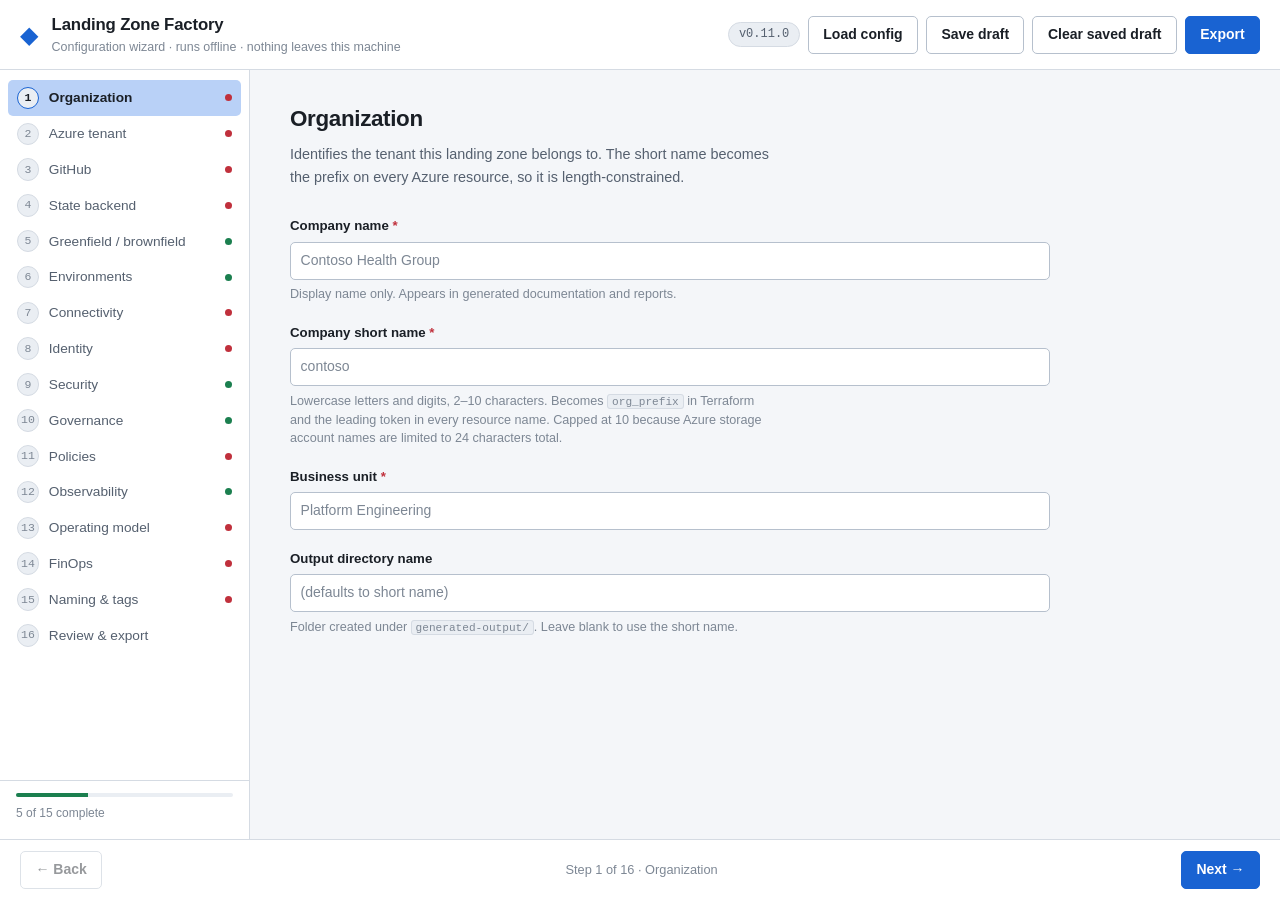
==== site/index.html @ 063c4bc7 "feat(ci): every answer must reach something, or say that it does not Four defects of the same shape " ====
<!DOCTYPE html>
<!--
  Azure Landing Zone Factory — Configuration Wizard
  ================================================
  Runs entirely from the local filesystem. Open this file directly (file:///...).

  PRIVACY CONTRACT: this page makes zero network requests. There is no fetch, no
  XMLHttpRequest, no WebSocket, no form action, no external stylesheet, font, image,
  or script. The Content-Security-Policy below enforces that at the browser level —
  if any code ever tries to reach the network, the browser blocks it and logs a CSP
  violation. A factory CI check greps this directory for network APIs and fails the
  build if one appears (release gate: siteMakesZeroNetworkRequests).

  Configuration data DOES persist locally: the wizard autosaves a draft into this
  browser's localStorage, where it remains until the "Clear saved draft" button
  removes it. It never leaves the machine.

  OUTPUT: generated-output/<company>/lz-config.json, validated against
  factory/schema/lz-config.schema.json, plus the artifacts derivable directly from it.
-->
<html lang="en">
<head>
<meta charset="utf-8">
<meta name="viewport" content="width=device-width, initial-scale=1">
<meta http-equiv="Content-Security-Policy"
      content="default-src 'none'; script-src 'self'; style-src 'self'; img-src 'self' data:; connect-src 'none'; form-action 'none'; base-uri 'none'; frame-ancestors 'none'">
<title>Azure Landing Zone Factory — Configuration</title>
<link rel="stylesheet" href="styles.css">
</head>
<body>

<a class="skip-link" href="#stepPanel">Skip to form</a>

<header class="topbar">
  <div class="topbar-brand">
    <span class="brand-mark" aria-hidden="true">◆</span>
    <div>
      <h1>Landing Zone Factory</h1>
      <p class="brand-sub">Configuration wizard &middot; runs offline &middot; nothing leaves this machine</p>
    </div>
  </div>
  <div class="topbar-actions">
    <span id="factoryVersionBadge" class="badge" title="Read from factory-version.json at export time">v—</span>
    <button type="button" id="btnLoad" class="btn btn-ghost">Load config</button>
    <input type="file" id="fileLoad" accept="application/json,.json" hidden>
    <button type="button" id="btnSave" class="btn btn-ghost">Save draft</button>
    <button type="button" id="btnClearDraft" class="btn btn-ghost">Clear saved draft</button>
    <button type="button" id="btnExport" class="btn btn-primary">Export</button>
  </div>
</header>

<div class="layout">

  <!-- ── Step navigation ─────────────────────────────────────────────── -->
  <nav class="stepnav" aria-label="Configuration steps">
    <ol id="stepList"></ol>
    <div class="progress-wrap">
      <div class="progress"><div id="progressBar" class="progress-bar" role="progressbar" aria-label="Configuration progress" aria-valuemin="0" aria-valuemax="100" aria-valuenow="0"></div></div>
      <p id="progressText" class="progress-text">0 of 15 complete</p>
    </div>
  </nav>

  <!-- ── Step panel ──────────────────────────────────────────────────── -->
  <main id="stepPanel" class="panel" tabindex="-1">

    <!-- 1. ORGANIZATION -->
    <section class="step" data-step="organization" data-title="Organization">
      <header class="step-head">
        <h2>Organization</h2>
        <p>Identifies the tenant this landing zone belongs to. The short name becomes the prefix on every Azure resource, so it is length-constrained.</p>
      </header>

      <div class="field">
        <label for="org_companyName">Company name <span class="req">*</span></label>
        <input id="org_companyName" data-path="organization.companyName" type="text" maxlength="100" placeholder="Contoso Health Group">
        <p class="hint">Display name only. Appears in generated documentation and reports.</p>
      </div>

      <div class="field">
        <label for="org_companyShortName">Company short name <span class="req">*</span></label>
        <input id="org_companyShortName" data-path="organization.companyShortName" type="text" maxlength="10" placeholder="contoso" spellcheck="false">
        <p class="hint">Lowercase letters and digits, 2&ndash;10 characters. Becomes <code>org_prefix</code> in Terraform and the leading token in every resource name. Capped at 10 because Azure storage account names are limited to 24 characters total.</p>
      </div>

      <div class="field">
        <label for="org_businessUnit">Business unit <span class="req">*</span></label>
        <input id="org_businessUnit" data-path="organization.businessUnit" type="text" placeholder="Platform Engineering">
      </div>

      <div class="field">
        <label for="org_outputDirectoryName">Output directory name</label>
        <input id="org_outputDirectoryName" data-path="organization.outputDirectoryName" type="text" placeholder="(defaults to short name)" spellcheck="false">
        <p class="hint">Folder created under <code>generated-output/</code>. Leave blank to use the short name.</p>
      </div>
    </section>

    <!-- 2. AZURE -->
    <section class="step" data-step="azure" data-title="Azure tenant">
      <header class="step-head">
        <h2>Azure tenant &amp; regions</h2>
        <p>Where the landing zone is built. The regions chosen here are enforced by the allowed-locations policy, so adding a region later requires a policy change.</p>
      </header>

      <div class="field">
        <label for="az_tenantId">Tenant ID <span class="req">*</span></label>
        <input id="az_tenantId" data-path="azure.tenantId" type="text" spellcheck="false" placeholder="00000000-0000-0000-0000-000000000000">
        <p class="hint">Run <code>az account show --query tenantId -o tsv</code>.</p>
      </div>

      <div class="grid-2">
        <div class="field">
          <label for="az_primaryRegion">Primary region <span class="req">*</span></label>
          <input id="az_primaryRegion" data-path="azure.primaryRegion" type="text" list="regionList" spellcheck="false" placeholder="southcentralus">
        </div>
        <div class="field">
          <label for="az_primaryRegionCode">Primary region code <span class="req">*</span></label>
          <input id="az_primaryRegionCode" data-path="azure.primaryRegionCode" type="text" maxlength="5" spellcheck="false" placeholder="scus">
          <p class="hint">Auto-filled from the region where known.</p>
        </div>
      </div>

      <div class="grid-2">
        <div class="field">
          <label for="az_drRegion">DR region</label>
          <input id="az_drRegion" data-path="azure.drRegion" type="text" list="regionList" spellcheck="false" placeholder="northcentralus">
          <p class="hint">Leave blank for single-region. Paired regions are strongly preferred.</p>
        </div>
        <div class="field">
          <label for="az_drRegionCode">DR region code</label>
          <input id="az_drRegionCode" data-path="azure.drRegionCode" type="text" maxlength="5" spellcheck="false" placeholder="ncus">
        </div>
      </div>

      <datalist id="regionList"></datalist>

      <div class="field">
        <label for="az_allowedLocations">Allowed locations <span class="req">*</span></label>
        <input id="az_allowedLocations" data-path="azure.allowedLocations" data-type="csv" type="text" spellcheck="false" placeholder="southcentralus, northcentralus">
        <p class="hint">Comma-separated. Must include the primary and DR regions &mdash; the wizard adds them for you if missing, because a landing zone whose own policy denies its own regions cannot apply.</p>
      </div>

      <h3 class="sub">Subscriptions</h3>

      <div class="field">
        <label for="az_subMode">Subscription source <span class="req">*</span></label>
        <select id="az_subMode" data-path="azure.subscriptions.mode">
          <option value="create">Create new subscriptions for this landing zone (recommended)</option>
          <option value="existing">Use pre-provisioned subscriptions (paste IDs)</option>
        </select>
        <p class="hint">All new deployments land in freshly created subscriptions; any pre-existing estate stays untouched (ADR&nbsp;0018).</p>
      </div>

      <div data-visible-when="azure.subscriptions.mode=create">
        <div class="callout">
          <h4>Names now, IDs after creation</h4>
          <p>The wizard derives subscription names from your naming convention. After export, run <code>pwsh ./scripts/New-LzSubscriptions.ps1 -ConfigPath &lt;lz-config.json&gt;</code>: it creates the subscriptions through the billing alias API (EA and MCA billing accounts; auto-detected) and writes the new IDs back into <code>lz-config.json</code>. On billing accounts without programmatic creation (CSP, PAYG) it prints the planned names for portal creation and prompts for the IDs instead. Rendering refuses to run until every required ID is filled (guard&nbsp;G25).</p>
        </div>
        <div class="field">
          <label>Planned subscriptions</label>
          <ul class="note" id="az_plannedNames"></ul>
        </div>
        <div class="checks">
          <label class="check"><input type="checkbox" id="az_planIdentity"> Also create an <strong>identity</strong> subscription</label>
          <label class="check"><input type="checkbox" id="az_planNonProd"> Also create a <strong>non-production workload</strong> subscription</label>
          <label class="check"><input type="checkbox" id="az_planSandbox"> Also create a <strong>sandbox</strong> subscription</label>
        </div>
      </div>

      <div data-visible-when="azure.subscriptions.mode=existing">
      <p class="note">These map 1:1 onto the <code>*_subscription_id</code> variables in the generated layers. An empty optional subscription means the layer that consumes it will not be deployed.</p>

      <div class="grid-2">
        <div class="field">
          <label for="az_sub_management">Management <span class="req">*</span></label>
          <input id="az_sub_management" data-path="azure.subscriptions.management" type="text" spellcheck="false" placeholder="GUID">
        </div>
        <div class="field">
          <label for="az_sub_connectivity">Connectivity <span class="req">*</span></label>
          <input id="az_sub_connectivity" data-path="azure.subscriptions.connectivity" type="text" spellcheck="false" placeholder="GUID">
        </div>
        <div class="field">
          <label for="az_sub_workloadProd">Workload &mdash; production <span class="req">*</span></label>
          <input id="az_sub_workloadProd" data-path="azure.subscriptions.workloadProd" type="text" spellcheck="false" placeholder="GUID">
        </div>
        <div class="field">
          <label for="az_sub_identity">Identity</label>
          <input id="az_sub_identity" data-path="azure.subscriptions.identity" type="text" spellcheck="false" placeholder="GUID (optional)">
        </div>
        <div class="field">
          <label for="az_sub_workloadNonProd">Workload &mdash; non-production</label>
          <input id="az_sub_workloadNonProd" data-path="azure.subscriptions.workloadNonProd" type="text" spellcheck="false" placeholder="GUID (optional)">
        </div>
        <div class="field">
          <label for="az_sub_sandbox">Sandbox</label>
          <input id="az_sub_sandbox" data-path="azure.subscriptions.sandbox" type="text" spellcheck="false" placeholder="GUID (optional)">
        </div>
      </div>
      </div>

      <h3 class="sub">Management group hierarchy</h3>

      <div class="field">
        <label for="az_mg_rootId">Root management group ID <span class="req">*</span></label>
        <input id="az_mg_rootId" data-path="azure.managementGroups.rootId" type="text" spellcheck="false" placeholder="tenant ID, or an existing intermediate MG ID">
        <p class="hint">Use the tenant ID to root at the Tenant Root Group &mdash; that requires write access at tenant root. Supplying an existing intermediate management group ID avoids that requirement.</p>
      </div>

      <div class="field">
        <label for="az_mg_strategy">Hierarchy strategy <span class="req">*</span></label>
        <select id="az_mg_strategy" data-path="azure.managementGroups.strategy">
          <option value="caf-standard">CAF standard &mdash; Platform (Identity/Management/Connectivity) + Landing Zones (Corp/Online) + Sandbox + Decommissioned</option>
          <option value="caf-minimal">CAF minimal &mdash; Platform + Landing Zones only</option>
          <option value="custom">Custom hierarchy</option>
        </select>
      </div>

      <div class="field" data-visible-when="azure.managementGroups.strategy=custom">
        <label>Custom hierarchy</label>
        <p class="hint">Flat list. Each parent must reference another entry&rsquo;s ID or the root MG ID above.</p>
        <div class="repeater" data-repeater="azure.managementGroups.customHierarchy"
             data-fields='[{"key":"id","label":"MG ID","placeholder":"mg-contoso-platform"},{"key":"displayName","label":"Display name","placeholder":"Platform"},{"key":"parentId","label":"Parent ID","placeholder":"mg-contoso"}]'></div>
      </div>
    </section>

    <!-- 3. GITHUB -->
    <section class="step" data-step="github" data-title="GitHub">
      <header class="step-head">
        <h2>GitHub ownership</h2>
        <p>Determines which controls the bootstrap broker can actually configure. The broker never skips a control silently &mdash; if your plan cannot support it, the bootstrap report names it explicitly.</p>
      </header>

      <div class="field">
        <label for="gh_ownershipModel">Ownership model <span class="req">*</span></label>
        <select id="gh_ownershipModel" data-path="github.ownershipModel">
          <option value="organization">Organization</option>
          <option value="enterprise">Enterprise Cloud</option>
          <option value="personal">Personal account</option>
        </select>
        <p class="hint" id="gh_ownershipHint"></p>
      </div>

      <div class="grid-2">
        <div class="field">
          <label for="gh_ownerName">Owner login <span class="req">*</span></label>
          <input id="gh_ownerName" data-path="github.ownerName" type="text" spellcheck="false" placeholder="contoso-platform">
          <p class="hint">User or organization login. Combined with the repository name to form the OIDC subject claim.</p>
        </div>
        <div class="field" data-visible-when="github.ownershipModel=enterprise">
          <label for="gh_enterpriseSlug">Enterprise slug <span class="req">*</span></label>
          <input id="gh_enterpriseSlug" data-path="github.enterpriseSlug" type="text" spellcheck="false" placeholder="contoso">
        </div>
      </div>

      <div class="grid-2">
        <div class="field">
          <label for="gh_repositoryName">Repository name <span class="req">*</span></label>
          <input id="gh_repositoryName" data-path="github.repositoryName" type="text" spellcheck="false" placeholder="contoso_LZ_Deployment">
          <p class="hint">Auto-filled as <code>{short name}_LZ_Deployment</code>.</p>
        </div>
        <div class="field">
          <label for="gh_visibility">Visibility <span class="req">*</span></label>
          <select id="gh_visibility" data-path="github.visibility">
            <option value="private">Private</option>
            <option value="internal">Internal (Enterprise only)</option>
          </select>
          <p class="hint">Public is not offered. OIDC subject claims and management-group topology must not be world-readable.</p>
        </div>
      </div>

      <h3 class="sub">Branch protection</h3>
      <div class="checks">
        <label class="check"><input type="checkbox" data-path="github.branchProtection.enabled" checked> Enable branch protection on the default branch</label>
        <label class="check"><input type="checkbox" data-path="github.branchProtection.requireCodeOwnerReview" checked> Require CODEOWNERS review</label>
        <label class="check"><input type="checkbox" data-path="github.branchProtection.dismissStaleReviews" checked> Dismiss stale approvals on new commits</label>
        <label class="check"><input type="checkbox" data-path="github.branchProtection.requireLinearHistory" checked> Require linear history</label>
        <label class="check"><input type="checkbox" data-path="github.branchProtection.enforceAdmins"> Enforce for administrators</label>
      </div>
      <div class="field narrow">
        <label for="gh_requiredApprovals">Required approvals</label>
        <input id="gh_requiredApprovals" data-path="github.branchProtection.requiredApprovals" data-type="int" type="number" min="0" max="6" value="1">
      </div>

      <div class="checks">
        <label class="check"><input type="checkbox" data-path="github.useSelfHostedRunners"> Use self-hosted runners</label>
      </div>
      <p class="hint">Discovery reports self-hosted runners if present, but v1 emits GitHub-hosted workflows only. Enabling this is rejected at render time with a pointer to the extension point rather than producing workflows that will not schedule.</p>
    </section>

    <!-- 4. BACKEND -->
    <section class="step" data-step="backend" data-title="State backend">
      <header class="step-head">
        <h2>Terraform state backend</h2>
        <p>State lives in Azure Storage (<code>azurerm</code> backend) with OIDC and Entra&nbsp;ID authentication &mdash; no storage keys, no third-party state service (ADR&nbsp;0015). The values below are emitted into a per-layer <code>backend.hcl</code>; the committed backend block stays empty.</p>
      </header>

      <div class="field">
        <label for="be_type">Backend</label>
        <select id="be_type" data-path="backend.type">
          <option value="azurerm">Azure Storage (azurerm)</option>
        </select>
        <p class="hint">azurerm is the only backend the generator emits.</p>
      </div>

      <div data-visible-when="backend.type=azurerm">
        <div class="callout">
          <h4>No per-resource cost, and the broker owns the bootstrap</h4>
          <p>Azure Storage state costs cents per month and has no resource cap. The state resource group, storage account, and per-layer containers are created by the bootstrap broker with Entra-only authentication before the first layer initialises. Locking uses blob leases rather than a managed lock service.</p>
        </div>
        <div class="grid-2">
          <div class="field">
            <label for="be_az_rg">State resource group <span class="req">*</span></label>
            <input id="be_az_rg" data-path="backend.azurerm.resourceGroupName" type="text" spellcheck="false" placeholder="rg-tfstate-scus-prod-01">
          </div>
          <div class="field">
            <label for="be_az_sa">State storage account <span class="req">*</span></label>
            <input id="be_az_sa" data-path="backend.azurerm.storageAccountName" type="text" maxlength="24" spellcheck="false" placeholder="stcontosotfstate01">
            <p class="hint">Globally unique, lowercase alphanumeric, max 24 characters.</p>
          </div>
          <div class="field">
            <label for="be_az_container">Container</label>
            <input id="be_az_container" data-path="backend.azurerm.containerName" type="text" spellcheck="false" placeholder="tfstate">
          </div>
          <div class="field">
            <label for="be_az_sub">State subscription</label>
            <input id="be_az_sub" data-path="backend.azurerm.subscriptionId" type="text" spellcheck="false" placeholder="(defaults to management subscription)">
          </div>
        </div>
        <div class="checks">
          <label class="check"><input type="checkbox" data-path="backend.azurerm.useAzureAdAuth" checked> Authenticate to state with Entra ID rather than storage keys</label>
          <label class="check"><input type="checkbox" data-path="backend.azurerm.privateEndpoint.enabled" disabled> Emit the state private-endpoint hardening overlay (stage&nbsp;2)</label>
        </div>
        <p class="hint">Day-0 state posture is a public endpoint with Entra-only auth, versioning, soft delete, and a delete lock (ADR&nbsp;0019) &mdash; an IP allowlist cannot admit same-region GitHub-hosted runners, so it would be theatre. The private-endpoint overlay requires hub-and-spoke, centralized private DNS, and self-hosted runners inside the VNet; self-hosted runners are not supported in v1, so this stays unavailable until they are.</p>
      </div>
    </section>

    <!-- 5. DEPLOYMENT STRATEGY -->
    <section class="step" data-step="deploymentStrategy" data-title="Greenfield / brownfield">
      <header class="step-head">
        <h2>Deployment strategy</h2>
        <p>Whether this tenant is empty, or carries an existing estate that must be recognized and kept out of the new landing zone.</p>
      </header>

      <div class="field">
        <label for="ds_mode">Mode <span class="req">*</span></label>
        <select id="ds_mode" data-path="deploymentStrategy.mode">
          <option value="greenfield">Greenfield &mdash; empty tenant, build from scratch</option>
          <option value="brownfield">Brownfield &mdash; existing estate: exclude it, deploy new alongside</option>
        </select>
      </div>

      <div data-visible-when="deploymentStrategy.mode=brownfield">
        <div class="callout">
          <h4>Exclude and create &mdash; never adopt (ADR&nbsp;0018)</h4>
          <p>New deployments land in <strong>new subscriptions</strong>; the existing estate is recognized, recorded, and structurally excluded &mdash; excluded subscriptions are never placed in the management-group hierarchy, never receive RBAC, and never see policy from this landing zone. Discovery stays read-only and inventories existing policy assignments so overlap is visible before first apply. Integrating existing deployments into the landing zone is a separate engagement, out of this tool&rsquo;s scope.</p>
        </div>
        <div class="field">
          <label for="ds_excluded">Excluded subscription IDs</label>
          <input id="ds_excluded" data-path="deploymentStrategy.brownfield.excludedSubscriptionIds" data-type="csv" type="text" spellcheck="false" placeholder="GUID, GUID, ...">
          <p class="hint">Existing subscriptions this landing zone must never touch. Guard&nbsp;G26 refuses a configuration that lists one of these in any subscription slot.</p>
        </div>
        <div class="checks">
          <label class="check"><input type="checkbox" data-path="deploymentStrategy.brownfield.inventoryExistingPolicies" checked> Inventory existing tenant-scope policy assignments during discovery (read-only)</label>
        </div>
      </div>
    </section>

    <!-- 6. ENVIRONMENTS -->
    <section class="step" data-step="environments" data-title="Environments">
      <header class="step-head">
        <h2>Environments</h2>
        <p>Each environment becomes a GitHub environment, an isolated state file, and &mdash; on HCP Terraform &mdash; a workspace. Isolation is per environment <em>and</em> per layer.</p>
      </header>

      <h3 class="sub">Platform plane</h3>
      <div class="checks" id="envPlatform">
        <label class="check"><input type="checkbox" data-set="environments.platform" value="bootstrap" checked> Bootstrap</label>
        <label class="check"><input type="checkbox" data-set="environments.platform" value="identity"> Identity</label>
        <label class="check"><input type="checkbox" data-set="environments.platform" value="connectivity" checked> Connectivity</label>
        <label class="check"><input type="checkbox" data-set="environments.platform" value="management" checked> Management</label>
        <label class="check"><input type="checkbox" data-set="environments.platform" value="shared-services"> Shared services</label>
      </div>

      <h3 class="sub">Application plane</h3>
      <div class="checks" id="envApplication">
        <label class="check"><input type="checkbox" data-set="environments.application" value="sandbox"> Sandbox</label>
        <label class="check"><input type="checkbox" data-set="environments.application" value="dev" checked> Dev</label>
        <label class="check"><input type="checkbox" data-set="environments.application" value="test"> Test</label>
        <label class="check"><input type="checkbox" data-set="environments.application" value="uat"> UAT</label>
        <label class="check"><input type="checkbox" data-set="environments.application" value="prod" checked> Prod</label>
      </div>

      <div class="field">
        <label>Promotion path</label>
        <p id="promotionPreview" class="promo">—</p>
        <p class="hint">Derived from the application environments you selected, in fixed order. The promotion workflow blocks a change from reaching a stage until it has succeeded at the previous one.</p>
      </div>

      <h3 class="sub">Approval gates</h3>
      <p class="note">Reviewers are GitHub logins or <code>org/team</code> slugs. Environments left without reviewers deploy without human approval &mdash; acceptable for sandbox and dev, not for prod.</p>
      <div id="approvalsHost"></div>
    </section>

    <!-- 7. CONNECTIVITY -->
    <section class="step" data-step="connectivity" data-title="Connectivity">
      <header class="step-head">
        <h2>Network topology</h2>
      </header>

      <div class="field">
        <label for="cn_model">Topology <span class="req">*</span></label>
        <select id="cn_model" data-path="connectivity.model">
          <option value="hub-spoke">Hub and spoke</option>
          <option value="virtual-wan">Virtual WAN</option>
          <option value="none">None &mdash; no platform networking</option>
        </select>
        <p class="hint" id="cn_modelHint"></p>
      </div>

      <div data-visible-when="connectivity.model=hub-spoke">
        <div class="grid-2">
          <div class="field">
            <label for="cn_hubPrimary">Primary hub address space</label>
            <input id="cn_hubPrimary" data-path="connectivity.hubSpoke.primaryHubAddressSpace" type="text" spellcheck="false" placeholder="10.0.0.0/16">
          </div>
          <div class="field">
            <label for="cn_hubDr">DR hub address space</label>
            <input id="cn_hubDr" data-path="connectivity.hubSpoke.drHubAddressSpace" type="text" spellcheck="false" placeholder="10.10.0.0/16">
          </div>
          <div class="field">
            <label for="cn_spokePrimary">Primary spoke address space</label>
            <input id="cn_spokePrimary" data-path="connectivity.hubSpoke.primarySpokeAddressSpace" type="text" spellcheck="false" placeholder="10.2.0.0/16">
          </div>
          <div class="field">
            <label for="cn_spokeDr">DR spoke address space</label>
            <input id="cn_spokeDr" data-path="connectivity.hubSpoke.drSpokeAddressSpace" type="text" spellcheck="false" placeholder="10.11.0.0/16">
          </div>
          <div class="field">
            <label for="cn_devPrimary">Dev primary spoke</label>
            <input id="cn_devPrimary" data-path="connectivity.hubSpoke.nonProdSpokeAddressSpaces.dev.primary" type="text" spellcheck="false" placeholder="10.3.0.0/16">
          </div>
          <div class="field">
            <label for="cn_devDr">Dev DR spoke</label>
            <input id="cn_devDr" data-path="connectivity.hubSpoke.nonProdSpokeAddressSpaces.dev.dr" type="text" spellcheck="false" placeholder="10.12.0.0/16">
          </div>
          <div class="field">
            <label for="cn_testPrimary">Test primary spoke</label>
            <input id="cn_testPrimary" data-path="connectivity.hubSpoke.nonProdSpokeAddressSpaces.test.primary" type="text" spellcheck="false" placeholder="10.4.0.0/16">
          </div>
          <div class="field">
            <label for="cn_testDr">Test DR spoke</label>
            <input id="cn_testDr" data-path="connectivity.hubSpoke.nonProdSpokeAddressSpaces.test.dr" type="text" spellcheck="false" placeholder="10.13.0.0/16">
          </div>
          <div class="field">
            <label for="cn_uatPrimary">UAT primary spoke</label>
            <input id="cn_uatPrimary" data-path="connectivity.hubSpoke.nonProdSpokeAddressSpaces.uat.primary" type="text" spellcheck="false" placeholder="10.5.0.0/16">
          </div>
          <div class="field">
            <label for="cn_uatDr">UAT DR spoke</label>
            <input id="cn_uatDr" data-path="connectivity.hubSpoke.nonProdSpokeAddressSpaces.uat.dr" type="text" spellcheck="false" placeholder="10.14.0.0/16">
          </div>
        </div>
        <p class="hint">These four must not overlap each other or any on-premises range. The wizard checks for overlap between them; it cannot know your on-premises addressing.</p>

        <div class="field">
          <label>Availability zones</label>
          <div class="checks inline">
            <label class="check"><input type="checkbox" data-set="connectivity.hubSpoke.availabilityZones" value="1" checked> Zone 1</label>
            <label class="check"><input type="checkbox" data-set="connectivity.hubSpoke.availabilityZones" value="2" checked> Zone 2</label>
            <label class="check"><input type="checkbox" data-set="connectivity.hubSpoke.availabilityZones" value="3" checked> Zone 3</label>
          </div>
        </div>
      </div>

      <h3 class="sub">Firewall</h3>
      <div class="grid-2">
        <div class="field">
          <label for="cn_fwEnabled">Deploy a firewall in the hub?</label>
          <select id="cn_fwEnabled" data-path="connectivity.firewall.enabled" data-type="tribool">
            <option value="">&mdash; choose &mdash;</option>
            <option value="true">Yes &mdash; deploy Azure Firewall</option>
            <option value="false">No &mdash; no firewall in the hub</option>
          </select>
          <p class="hint"><strong>No default, deliberately.</strong> Azure Firewall Standard is roughly USD&nbsp;900&ndash;950 per month per hub before data processing; Premium is roughly double. Answering &ldquo;no&rdquo; leaves platform egress uninspected &mdash; deliberate for an estate whose workloads do not route through the hub.</p>
        </div>
        <div class="field" data-visible-when="connectivity.firewall.enabled=true">
          <label for="cn_fwType">Type</label>
          <select id="cn_fwType" data-path="connectivity.firewall.type">
            <option value="azfw">Azure Firewall</option>
          </select>
          <p class="hint">Azure Firewall is the only type this generator composes (ADR&nbsp;0017). A third-party NVA is per-estate work inside the generated repository.</p>
        </div>
        <div class="field" data-visible-when="connectivity.firewall.enabled=true">
          <label for="cn_fwTier">Azure Firewall tier</label>
          <select id="cn_fwTier" data-path="connectivity.firewall.azfwTier">
            <option value="Standard">Standard</option>
            <option value="Premium">Premium &mdash; adds IDPS and TLS inspection</option>
          </select>
          <p class="hint">Basic is not offered: it requires a dedicated management subnet and public IP the emitted composition does not carve.</p>
        </div>
        <div class="field" data-visible-when="connectivity.firewall.enabled=true">
          <label for="cn_fwTi">Threat intelligence mode</label>
          <select id="cn_fwTi" data-path="connectivity.firewall.threatIntelligenceMode">
            <option value="Deny">Deny &mdash; block known-bad (secure default)</option>
            <option value="Alert">Alert only</option>
            <option value="Off">Off</option>
          </select>
        </div>
      </div>

      <h3 class="sub">Hybrid connectivity</h3>
      <div class="checks">
        <label class="check"><input type="checkbox" data-path="connectivity.expressRoute.enabled"> ExpressRoute</label>
        <label class="check"><input type="checkbox" data-path="connectivity.vpn.enabled"> Site-to-site VPN</label>
      </div>

      <div class="grid-2">
        <div class="field">
          <label for="cn_bastion">Deploy Azure Bastion in the hub?</label>
          <select id="cn_bastion" data-path="connectivity.bastion.enabled" data-type="tribool">
            <option value="">&mdash; choose &mdash;</option>
            <option value="true">Yes &mdash; deploy Bastion</option>
            <option value="false">No &mdash; no Bastion</option>
          </select>
          <p class="hint"><strong>No default, deliberately.</strong> Bastion Standard is roughly USD&nbsp;140 per month per hub. It is only worth deploying once there are virtual machines to reach through it.</p>
        </div>
      </div>

      <div class="grid-2" data-visible-when="connectivity.expressRoute.enabled=true">
        <div class="field">
          <label for="cn_erName">Circuit name</label>
          <input id="cn_erName" data-path="connectivity.expressRoute.circuitName" type="text" spellcheck="false">
        </div>
        <div class="field">
          <label for="cn_erLoc">Peering location</label>
          <input id="cn_erLoc" data-path="connectivity.expressRoute.peeringLocation" type="text" spellcheck="false" placeholder="Dallas">
        </div>
        <div class="field">
          <label for="cn_erBw">Bandwidth (Mbps)</label>
          <input id="cn_erBw" data-path="connectivity.expressRoute.bandwidthMbps" data-type="int" type="number" min="50" placeholder="1000">
        </div>
        <div class="field">
          <label for="cn_erSp">Service provider</label>
          <input id="cn_erSp" data-path="connectivity.expressRoute.serviceProvider" type="text" spellcheck="false">
        </div>
      </div>

      <div class="grid-2" data-visible-when="connectivity.vpn.enabled=true">
        <div class="field">
          <label for="cn_vpnSku">VPN gateway SKU</label>
          <input id="cn_vpnSku" data-path="connectivity.vpn.sku" type="text" spellcheck="false" placeholder="VpnGw1AZ">
        </div>
        <div class="field">
          <label class="check" style="margin-top:2rem"><input type="checkbox" data-path="connectivity.vpn.activeActive" checked> Active-active</label>
        </div>
      </div>

      <div class="field" data-visible-when="connectivity.bastion.enabled=true">
        <label for="cn_bastionSku">Bastion SKU</label>
        <select id="cn_bastionSku" data-path="connectivity.bastion.sku">
          <option value="Standard">Standard</option>
          <option value="Basic">Basic</option>
        </select>
      </div>

      <h3 class="sub">Private networking</h3>
      <div class="checks">
        <label class="check"><input type="checkbox" data-path="connectivity.privateDns.enabled" checked> Private DNS zones</label>
        <label class="check"><input type="checkbox" data-path="connectivity.privateDns.centralizedInHub" checked> Centralize Private DNS in the hub</label>
        <label class="check"><input type="checkbox" data-path="connectivity.privateEndpoints.enabled" checked> Private endpoints</label>
        <label class="check"><input type="checkbox" data-path="connectivity.privateEndpoints.denyPublicNetworkAccessPolicy" checked> Assign the public-network-access policy on PaaS data services</label>
        <p class="hint">Assigns an initiative over your Landing Zones management group covering storage accounts and key vaults. It ships with the <strong>Audit</strong> effect, not Deny: the platform's own storage accounts (NSG flow logs, and Terraform state during setup) reach Azure over network rules rather than private endpoints, so a Deny would fail your first apply. Tighten <code>public_network_access_effect</code> to <code>Deny</code> once those are behind private endpoints.</p>
      </div>
      <div class="field" data-visible-when="connectivity.privateDns.enabled=true">
        <label for="cn_dnsZones">Private DNS zones</label>
        <textarea id="cn_dnsZones" data-path="connectivity.privateDns.zones" data-type="lines" rows="4" spellcheck="false" placeholder="privatelink.blob.core.windows.net&#10;privatelink.vaultcore.azure.net"></textarea>
        <p class="hint">One per line, lowercase. Created in the connectivity subscription and linked to every hub. Leave blank for <code>privatelink.blob.core.windows.net</code> alone — the only zone the generated Terraform consumes today.</p>
      </div>
    </section>

    <!-- 8. IDENTITY -->
    <section class="step" data-step="identity" data-title="Identity">
      <header class="step-head">
        <h2>Identity</h2>
        <p>Break-glass entries here are <strong>names and addresses only</strong>. The configuration schema has no field capable of holding a credential, so no secret can be captured into the exported file.</p>
      </header>

      <div class="grid-2">
        <div class="field">
          <label for="id_strategy">Identity strategy</label>
          <select id="id_strategy" data-path="identity.strategy">
            <option value="cloud-only">Cloud-only (Entra ID)</option>
            <option value="hybrid-adconnect">Hybrid &mdash; Entra Connect sync</option>
            <option value="hybrid-ad-domain-services">Hybrid &mdash; AD Domain Services in Azure</option>
          </select>
        </div>
        <div class="field">
          <label for="id_pam">Privileged access</label>
          <select id="id_pam" data-path="identity.privilegedAccessModel">
            <option value="pim-eligible">PIM eligible &mdash; just-in-time elevation</option>
            <option value="standing-access">Standing access</option>
          </select>
          <p class="hint">Standing access is recorded as an explicit governance exception in the generated security documentation.</p>
        </div>
      </div>

      <div class="checks">
        <label class="check"><input type="checkbox" data-path="identity.deployIdentitySubscription"> Deploy a dedicated identity subscription layer</label>
      </div>

      <h3 class="sub">Deployment identities</h3>
      <div class="field">
        <label for="id_cicdModel">Deployment identity model</label>
        <select id="id_cicdModel" data-path="identity.cicdIdentityModel">
          <option value="minimal">One shared apply identity &mdash; minimum footprint (default)</option>
          <option value="per-environment">One apply identity per environment</option>
        </select>
        <p class="hint" id="cicdIdentityCount"></p>
        <p class="hint">Both models keep the plan/apply privilege split: the plan identity only ever holds the read-only <code>pull_request</code> subject, and every apply credential is pinned to an <code>environment:&lt;name&gt;</code> subject. Per-environment adds blast-radius isolation between environments at the cost of a larger identity estate.</p>
      </div>

      <h3 class="sub">Break-glass accounts</h3>
      <p class="note">Microsoft guidance is at least two, excluded from Conditional Access and from federation, with credentials held offline. List them here so they appear in the generated recovery runbooks.</p>
      <div class="repeater" data-repeater="identity.breakGlassAccounts"
           data-fields='[{"key":"name","label":"Account name","placeholder":"bg-admin-01@contoso.onmicrosoft.com"},{"key":"email","label":"Notification email","placeholder":"secops@contoso.com"},{"key":"role","label":"Role","placeholder":"Global Administrator"}]'
           data-min="2"></div>
    </section>

    <!-- 9. SECURITY -->
    <section class="step" data-step="security" data-title="Security">
      <header class="step-head">
        <h2>Security services</h2>
      </header>

      <h3 class="sub">Microsoft Defender for Cloud</h3>
      <div class="checks">
        <label class="check"><input type="checkbox" data-path="security.defender.enabled"> Enable Defender for Cloud</label>
      </div>
      <div data-visible-when="security.defender.enabled=true">
        <div class="callout callout-block">
          <h4>Available, not auto-deployed: the <code>defender-baseline</code> module</h4>
          <p>The module is implemented, but no <code>terraform/live</code> layer calls it and the renderer does not wire it in. Enabling this records the intent and lists it as an unmet dependency in <code>CONFIGURATION.md</code>; actually deploying Defender is a deliberate follow-up step in the generated repository, not something the first apply does for you.</p>
        </div>
        <div class="field">
          <label>Plans</label>
          <div class="checks inline" id="defenderPlans"></div>
        </div>
        <div class="field">
          <label for="sec_defEmail">Security contact email</label>
          <input id="sec_defEmail" data-path="security.defender.securityContactEmail" type="email" spellcheck="false" placeholder="secops@contoso.com">
        </div>
        <p class="hint">Defender plans are billed per resource per month and are the largest single cost lever in a landing zone. Enable deliberately.</p>
      </div>

      <h3 class="sub">Microsoft Sentinel</h3>
      <div class="checks">
        <label class="check"><input type="checkbox" data-path="security.sentinel.enabled"> Enable Sentinel</label>
      </div>
      <div data-visible-when="security.sentinel.enabled=true">
        <div class="callout callout-warn">
          <h4>Recorded, not deployed by the generator</h4>
          <p>The emitted architecture (ADR&nbsp;0017) does not onboard Sentinel; the answer is preserved in the committed <code>lz-config.json</code> and surfaced in the generated documentation. Onboard Sentinel inside the generated repository against the management layer&rsquo;s Log Analytics workspace.</p>
        </div>
        <div class="field">
          <label>Data connectors</label>
          <div class="checks inline" id="sentinelConnectors"></div>
        </div>
        <div class="field narrow">
          <label for="sec_sentRet">Retention (days)</label>
          <input id="sec_sentRet" data-path="security.sentinel.retentionDays" data-type="int" type="number" min="30" max="730" value="90">
        </div>
      </div>

      <h3 class="sub">Key Vault</h3>
      <div class="grid-2">
        <div class="field">
          <label for="sec_kvStrategy">Strategy</label>
          <select id="sec_kvStrategy" data-path="security.keyVault.strategy">
            <option value="per-environment">One vault per environment</option>
            <option value="per-subscription">One vault per subscription</option>
            <option value="centralized">Centralized vault</option>
          </select>
        </div>
        <div class="field narrow">
          <label for="sec_kvSoftDelete">Soft-delete retention (days)</label>
          <input id="sec_kvSoftDelete" data-path="security.keyVault.softDeleteRetentionDays" data-type="int" type="number" min="7" max="90" value="90">
        </div>
      </div>
      <div class="checks">
        <label class="check"><input type="checkbox" data-path="security.keyVault.enablePurgeProtection" checked> Purge protection</label>
        <label class="check"><input type="checkbox" data-path="security.keyVault.enableRbacAuthorization" checked> RBAC authorization (rather than access policies)</label>
        <label class="check"><input type="checkbox" data-path="security.keyVault.customerManagedKeys"> Customer-managed keys</label>
      </div>
      <div class="callout callout-block" data-visible-when="security.keyVault.customerManagedKeys=true">
        <h4>Blocked: the <code>keyvault-cmk</code> module is scaffold-only</h4>
        <p>Same situation as Sentinel &mdash; the module exists but declares no resources. Selecting this records the intent and surfaces it as an unmet dependency rather than producing a no-op.</p>
      </div>

      <h3 class="sub">Network telemetry &amp; backup</h3>
      <div class="checks">
        <label class="check"><input type="checkbox" data-path="security.nsgFlowLogs.enabled" checked> NSG flow logs</label>
        <label class="check"><input type="checkbox" data-path="security.nsgFlowLogs.trafficAnalytics" checked> Traffic Analytics</label>
        <label class="check"><input type="checkbox" data-path="security.backup.enabled" checked> Backup baseline</label>
        <label class="check"><input type="checkbox" data-path="security.backup.immutableVault" checked> Immutable vault (ransomware protection)</label>
        <label class="check"><input type="checkbox" data-path="security.backup.geoRedundant" checked> Geo-redundant backup storage</label>
      </div>
      <div class="field narrow" data-visible-when="security.nsgFlowLogs.enabled=true">
        <label for="sec_flowRet">Flow log retention (days)</label>
        <input id="sec_flowRet" data-path="security.nsgFlowLogs.retentionDays" data-type="int" type="number" min="1" max="365" value="90">
      </div>
    </section>

    <!-- 10. GOVERNANCE -->
    <section class="step" data-step="governance" data-title="Governance">
      <header class="step-head">
        <h2>Governance &amp; policy</h2>
      </header>

      <div class="field">
        <label for="gv_enforcement">Baseline enforcement mode <span class="req">*</span></label>
        <select id="gv_enforcement" data-path="governance.policyBaseline.enforcementMode">
          <option value="audit">Audit &mdash; report violations, allow deployment</option>
          <option value="deny">Deny &mdash; block non-compliant deployments</option>
        </select>
        <p class="hint">Start at Audit on a brownfield tenant and promote to Deny once the compliance report is clean. Downgrading an individual policy from Deny back to Audit is blocked by the generated policy-checks workflow.</p>
      </div>

      <div class="field">
        <label for="gv_tags">Required tags <span class="req">*</span></label>
        <input id="gv_tags" data-path="governance.policyBaseline.requiredTags" data-type="csv" type="text" spellcheck="false" value="owner, application, environment, cost_center">
        <p class="hint">Every tag listed here must also have a value in the Naming step&rsquo;s default tags, otherwise the landing zone&rsquo;s own policy denies its first apply. The wizard checks this for you.</p>
      </div>

      <div class="checks">
        <label class="check"><input type="checkbox" data-path="governance.policyBaseline.enforceAllowedLocations" checked> Restrict deployments to allowed locations</label>
        <label class="check"><input type="checkbox" data-path="governance.policyBaseline.enforceTlsMinimum" checked> Enforce TLS 1.2 minimum</label>
        <label class="check"><input type="checkbox" data-path="governance.policyBaseline.enforceNsgOnSubnets" checked> Require an NSG on every subnet</label>
        <label class="check"><input type="checkbox" data-path="governance.policyBaseline.enforceDiagnosticSettings" checked> Require diagnostic settings</label>
        <label class="check"><input type="checkbox" data-path="governance.policyBaseline.enforceEncryptionAtRest" checked> Require encryption at rest</label>
        <label class="check"><input type="checkbox" data-path="governance.policyBaseline.denyPublicIpOnNics"> Deny public IPs on network interfaces</label>
      </div>
      <p class="hint">The TLS 1.2 initiative in the current <code>policy-baseline</code> module covers Storage, App Service, Function Apps, MySQL and PostgreSQL. API Management is documented as covered but is not yet implemented &mdash; the generated compliance doc states the real coverage, not the claimed coverage.</p>

      <div class="field">
        <label>Policy-as-code engines</label>
        <div class="checks inline">
          <label class="check"><input type="checkbox" data-set="governance.policyAsCodeEngines" value="azure-policy" checked> Azure Policy</label>
          <label class="check"><input type="checkbox" data-set="governance.policyAsCodeEngines" value="conftest" checked> Conftest</label>
          <label class="check"><input type="checkbox" data-set="governance.policyAsCodeEngines" value="opa"> OPA / Rego</label>
          <label class="check"><input type="checkbox" data-set="governance.policyAsCodeEngines" value="sentinel"> Sentinel</label>
        </div>
        <p class="hint" id="sentinelTierHint"></p>
      </div>

      <div class="field">
        <label>Compliance frameworks</label>
        <div class="checks inline" id="complianceFrameworks"></div>
        <p class="hint">Drives which built-in Azure Policy initiatives are assigned and which sections appear in the generated compliance documentation.</p>
      </div>

      <div class="field">
        <label for="gv_residency">Data residency regions</label>
        <input id="gv_residency" data-path="governance.dataResidencyRegions" data-type="csv" type="text" spellcheck="false" placeholder="(none)">
        <p class="hint">If set, allowed locations are intersected with this list and a residency policy is assigned.</p>
      </div>

      <div class="field">
        <label for="gv_notes">Regulatory notes</label>
        <textarea id="gv_notes" data-path="governance.regulatoryNotes" rows="4" maxlength="4000" placeholder="Reproduced verbatim into the generated governance model. Not parsed."></textarea>
      </div>

      <h3 class="sub">Resource locks</h3>
      <div class="checks">
        <label class="check"><input type="checkbox" data-path="governance.resourceLocks.lockPlatformResourceGroups" checked> Lock platform resource groups</label>
      </div>
      <div class="field narrow" data-visible-when="governance.resourceLocks.lockPlatformResourceGroups=true">
        <label for="gv_lockLevel">Lock level</label>
        <select id="gv_lockLevel" data-path="governance.resourceLocks.lockLevel">
          <option value="CanNotDelete">CanNotDelete</option>
          <option value="ReadOnly">ReadOnly</option>
        </select>
        <p class="hint">ReadOnly blocks Terraform from updating the locked scope. Use CanNotDelete unless you intend to freeze the resource group entirely.</p>
      </div>
    </section>

    <!-- 11. POLICIES -->
    <section class="step" data-step="policies" data-title="Policies">
      <header class="step-head">
        <h2>Azure Policy baseline</h2>
        <p class="lede">Which of the Azure Landing Zones policy assignments this estate creates. The list is generated from the library version this factory pins, so nothing here can offer a policy the deployment will not produce.</p>
      </header>

      <div class="field">
        <label>Capability groups</label>
        <p class="hint">Grouped the way a platform team reasons about them. Everything is on by default except where it would cost real money you have not agreed to. Turning a group off emits <code>creation_enabled = false</code> for its assignments &mdash; they are never created, rather than created and ignored.</p>
        <div id="policyGroups" class="policy-groups"></div>
      </div>

      <div class="field" id="policyValuesField" hidden>
        <label>Values these choices require</label>
        <p class="hint">The library declares these; a policy that needs one and does not get it is created from the library&rsquo;s own placeholder &mdash; an all-zeroes subscription, or <code>security_contact@replace_me</code>. Export is blocked until they are filled.</p>
        <div id="policyValues"></div>
      </div>

      <details class="advanced">
        <summary>Advanced &mdash; individual assignments</summary>
        <p class="hint">Every assignment the pinned library defines, with the management groups it attaches to. A setting here overrides its group. Leave this alone unless you have a specific assignment in mind.</p>
        <div id="policyAdvanced" class="policy-advanced"></div>
      </details>
    </section>

    <!-- 12. OBSERVABILITY -->
    <section class="step" data-step="observability" data-title="Observability">
      <header class="step-head">
        <h2>Observability</h2>
      </header>

      <div class="grid-2">
        <div class="field">
          <label for="ob_laRet">Log Analytics retention (days)</label>
          <input id="ob_laRet" data-path="observability.logAnalytics.retentionDays" data-type="int" type="number" min="30" max="730" value="90">
        </div>
        <div class="field">
          <label for="ob_laSku">Workspace SKU</label>
          <select id="ob_laSku" data-path="observability.logAnalytics.sku">
            <option value="PerGB2018">Pay-as-you-go (PerGB2018)</option>
            <option value="CapacityReservation">Capacity reservation</option>
          </select>
        </div>
        <div class="field">
          <label for="ob_laQuota">Daily ingestion cap (GB)</label>
          <input id="ob_laQuota" data-path="observability.logAnalytics.dailyQuotaGb" data-type="float" type="number" min="-1" step="0.1" value="-1">
          <p class="hint">&minus;1 means no cap. Any positive value can silently drop security telemetry once hit; the generated observability doc flags this.</p>
        </div>
      </div>

      <h3 class="sub">Diagnostics</h3>
      <div class="checks">
        <label class="check"><input type="checkbox" data-path="observability.diagnosticSettings.enabled" checked> Diagnostic settings</label>
        <label class="check"><input type="checkbox" data-path="observability.diagnosticSettings.sendActivityLog" checked> Ship the Activity Log</label>
        <label class="check"><input type="checkbox" data-path="observability.diagnosticSettings.sendToStorage"> Archive to storage</label>
        <label class="check"><input type="checkbox" data-path="observability.diagnosticSettings.sendToEventHub"> Stream to Event Hub</label>
      </div>

      <h3 class="sub">Alerting</h3>
      <div class="field">
        <label for="ob_alertEmails">Action group emails</label>
        <input id="ob_alertEmails" data-path="observability.alerting.actionGroupEmails" data-type="csv" type="text" spellcheck="false" placeholder="platform-oncall@contoso.com">
      </div>
      <div class="checks">
        <label class="check"><input type="checkbox" data-path="observability.alerting.enablePlatformHealthAlerts" checked> Platform health alerts</label>
        <label class="check"><input type="checkbox" data-path="observability.alerting.enableDriftAlerts" checked> Drift alerts</label>
      </div>

      <h3 class="sub">Drift detection</h3>
      <div class="checks">
        <label class="check"><input type="checkbox" data-path="observability.driftDetection.enabled" checked> Scheduled drift detection</label>
      </div>
      <div class="grid-2" data-visible-when="observability.driftDetection.enabled=true">
        <div class="field">
          <label for="ob_driftCron">Schedule (cron, UTC)</label>
          <input id="ob_driftCron" data-path="observability.driftDetection.schedule" type="text" spellcheck="false" value="0 6 * * 1">
          <p class="hint" id="cronHint"></p>
        </div>
        <div class="field">
          <div class="checks" style="margin-top:1.7rem">
            <label class="check"><input type="checkbox" data-path="observability.driftDetection.openIssueOnDrift" checked> Open an issue when drift is found</label>
            <label class="check"><input type="checkbox" data-path="observability.driftDetection.failOnDrift"> Fail the workflow on drift</label>
          </div>
        </div>
      </div>
    </section>

    <!-- 13. OPERATIONS -->
    <section class="step" data-step="operations" data-title="Operating model">
      <header class="step-head">
        <h2>Operating model</h2>
      </header>

      <div class="field">
        <label for="op_model">CAF operating model <span class="req">*</span></label>
        <select id="op_model" data-path="operations.operatingModel">
          <option value="centralized">Centralized &mdash; platform team holds write access at the platform MG</option>
          <option value="federated">Federated &mdash; write access delegated at the landing-zone MG</option>
          <option value="decentralized">Decentralized &mdash; write access at the subscription</option>
        </select>
        <p class="hint">Determines the default RBAC scoping in the generated governance model.</p>
      </div>

      <h3 class="sub">Platform team</h3>
      <div class="grid-2">
        <div class="field">
          <label for="op_teamName">Team name <span class="req">*</span></label>
          <input id="op_teamName" data-path="operations.platformTeam.name" type="text" placeholder="Cloud Platform Engineering">
        </div>
        <div class="field">
          <label for="op_teamSlug">GitHub team slug</label>
          <input id="op_teamSlug" data-path="operations.platformTeam.githubTeamSlug" type="text" spellcheck="false" placeholder="contoso/platform-engineering">
        </div>
        <div class="field">
          <label for="op_hours">Support hours</label>
          <input id="op_hours" data-path="operations.platformTeam.supportHours" type="text" placeholder="Mon-Fri 08:00-18:00 CT">
        </div>
        <div class="field">
          <label for="op_escalation">Escalation URL</label>
          <input id="op_escalation" data-path="operations.platformTeam.escalationUrl" type="text" spellcheck="false" placeholder="https://contoso.pagerduty.com/...">
        </div>
      </div>

      <div class="field">
        <label>Team contacts <span class="req">*</span></label>
        <div class="repeater" data-repeater="operations.platformTeam.contacts"
             data-fields='[{"key":"name","label":"Name","placeholder":"Alex Rivera"},{"key":"email","label":"Email","placeholder":"alex@contoso.com"},{"key":"role","label":"Role","placeholder":"Platform Lead"}]'
             data-min="1"></div>
      </div>

      <h3 class="sub">Approval chain</h3>
      <div class="repeater" data-repeater="operations.approvalChain"
           data-fields='[{"key":"stage","label":"Stage","placeholder":"Security review"},{"key":"approvers","label":"Approvers (comma-separated)","placeholder":"@secops-team","type":"csv"},{"key":"appliesToEnvironments","label":"Environments (comma-separated)","placeholder":"prod, uat","type":"csv"}]'></div>

      <h3 class="sub">Break-glass contacts</h3>
      <p class="note">Humans reachable during an identity or OIDC outage &mdash; distinct from the break-glass Entra accounts in the Identity step.</p>
      <div class="repeater" data-repeater="operations.breakGlassContacts"
           data-fields='[{"key":"name","label":"Name","placeholder":"Dana Cole"},{"key":"email","label":"Email","placeholder":"dana@contoso.com"},{"key":"phone","label":"Phone","placeholder":"+1 555 0100"}]'
           data-min="1"></div>
    </section>

    <!-- 14. FINOPS -->
    <section class="step" data-step="finops" data-title="FinOps">
      <header class="step-head">
        <h2>Cost management</h2>
      </header>

      <div class="grid-2">
        <div class="field">
          <label for="fo_cc">Cost center <span class="req">*</span></label>
          <input id="fo_cc" data-path="finops.costCenter" type="text" placeholder="CC-10420">
          <p class="hint">Becomes the <code>cost_center</code> tag value enforced by policy.</p>
        </div>
        <div class="field">
          <label for="fo_chargeback">Chargeback model</label>
          <select id="fo_chargeback" data-path="finops.chargebackModel">
            <option value="showback">Showback</option>
            <option value="chargeback">Chargeback</option>
            <option value="none">None</option>
          </select>
        </div>
      </div>

      <h3 class="sub">Business owner</h3>
      <div class="grid-2">
        <div class="field">
          <label for="fo_ownerName">Name <span class="req">*</span></label>
          <input id="fo_ownerName" data-path="finops.businessOwner.name" type="text" placeholder="Jordan Blake">
        </div>
        <div class="field">
          <label for="fo_ownerEmail">Email <span class="req">*</span></label>
          <input id="fo_ownerEmail" data-path="finops.businessOwner.email" type="email" spellcheck="false" placeholder="jordan@contoso.com">
        </div>
      </div>

      <h3 class="sub">Budgets</h3>
      <div class="repeater" data-repeater="finops.budgets"
           data-fields='[{"key":"scope","label":"Scope","placeholder":"prod"},{"key":"amountUsd","label":"Amount (USD)","placeholder":"5000","type":"float"},{"key":"alertThresholdPercents","label":"Alert thresholds %","placeholder":"50, 80, 100","type":"csvint"},{"key":"contactEmails","label":"Alert emails","placeholder":"finops@contoso.com","type":"csv"}]'></div>

      <h3 class="sub">Cost exports</h3>
      <div class="checks">
        <label class="check"><input type="checkbox" data-path="finops.costExports.enabled"> Enable scheduled cost exports</label>
      </div>
      <div class="grid-2" data-visible-when="finops.costExports.enabled=true">
        <div class="field">
          <label for="fo_expSa">Export storage account</label>
          <input id="fo_expSa" data-path="finops.costExports.storageAccountName" type="text" maxlength="24" spellcheck="false">
        </div>
        <div class="field">
          <label for="fo_expFreq">Frequency</label>
          <select id="fo_expFreq" data-path="finops.costExports.frequency">
            <option value="Daily">Daily</option>
            <option value="Weekly">Weekly</option>
            <option value="Monthly">Monthly</option>
          </select>
        </div>
      </div>
    </section>

    <!-- 15. NAMING -->
    <section class="step" data-step="naming" data-title="Naming &amp; tags">
      <header class="step-head">
        <h2>Naming standard &amp; default tags</h2>
      </header>

      <div class="field">
        <label for="nm_standard">Standard <span class="req">*</span></label>
        <select id="nm_standard" data-path="naming.standard">
          <option value="caf">Microsoft CAF</option>
          <option value="custom">Custom patterns</option>
        </select>
        <p class="hint">CAF produces <code>mg-{scope}</code>, <code>rg-{scope}-{region}-{env}-{nn}</code>, <code>{type}-{name}-{region}-{env}-{nn}</code>.</p>
      </div>

      <div data-visible-when="naming.standard=custom">
        <div class="field">
          <label for="nm_rgPattern">Resource group pattern <span class="req">*</span></label>
          <input id="nm_rgPattern" data-path="naming.resourceGroupPattern" type="text" spellcheck="false" placeholder="rg-{scope}-{regionCode}-{env}-{nn}">
        </div>
        <div class="field">
          <label for="nm_resPattern">Resource pattern <span class="req">*</span></label>
          <input id="nm_resPattern" data-path="naming.resourcePattern" type="text" spellcheck="false" placeholder="{type}-{workload}-{regionCode}-{env}-{nn}">
        </div>
        <p class="hint">Supported tokens: <code>{org} {scope} {workload} {type} {region} {regionCode} {env} {nn}</code>. Any other token is a render-time error, so an unresolved placeholder can never reach the output.</p>
      </div>

      <h3 class="sub">Environment abbreviations</h3>
      <div id="envAbbrevHost" class="grid-3"></div>

      <h3 class="sub">Default tags</h3>
      <p class="note">Merged into <code>default_tags</code> on every layer. Every tag named in the Governance step&rsquo;s required-tag list must have a value here.</p>
      <div class="repeater" data-repeater="__defaultTags"
           data-fields='[{"key":"k","label":"Tag key","placeholder":"owner"},{"key":"v","label":"Value","placeholder":"platform-engineering"}]'></div>
      <p id="tagCoverage" class="coverage"></p>
    </section>

    <!-- 16. REVIEW -->
    <section class="step" data-step="review" data-title="Review &amp; export">
      <header class="step-head">
        <h2>Review &amp; export</h2>
        <p>Nothing is written until you press a download button, and nothing is transmitted at any point. Your configuration does persist as an autosaved draft in this browser&rsquo;s localStorage until you remove it with the <strong>Clear saved draft</strong> button in the top bar.</p>
      </header>

      <div id="validationHost"></div>

      <h3 class="sub">Export</h3>
      <p class="note">Each file downloads to your browser&rsquo;s download folder. Move them to <code id="outPathHint">generated-output/&lt;company&gt;/</code> in the factory clone, then follow <code>NEXT-STEPS.md</code>: discovery &rarr; bootstrap &rarr; render &rarr; scaffold.</p>

      <div class="export-bundle">
        <button type="button" id="btnBundle" class="btn btn-primary" disabled>Download all as bundle (.zip)</button>
        <p class="hint">One zip (stored, not compressed &mdash; built entirely in this page) containing all eight artifacts inside the <code>generated-output</code> folder shown above, plus a <code>checksums.txt</code> SHA-256 manifest so you can verify the files landed intact. The individual downloads below stay available.</p>
      </div>

      <div class="export-grid" id="exportGrid"></div>

      <h3 class="sub">Configuration preview</h3>
      <div class="preview-head">
        <button type="button" id="btnCopyJson" class="btn btn-ghost btn-sm">Copy JSON</button>
      </div>
      <pre id="jsonPreview" class="preview"></pre>
    </section>

  </main>
</div>

<footer class="footbar">
  <button type="button" id="btnPrev" class="btn btn-ghost">&larr; Back</button>
  <span id="stepIndicator" class="step-indicator"></span>
  <button type="button" id="btnNext" class="btn btn-primary">Next &rarr;</button>
</footer>

<div id="toast" class="toast" role="status" aria-live="polite"></div>

<!-- The ALZ policy catalog, generated from the pinned library ref. Loaded as a
     script rather than fetched as JSON because connect-src is 'none' — see the
     zero-network note at the top of this file. Must precede app.js. -->
<script src="alz-policy-catalog.js"></script>
<script src="schema-coverage.js"></script>
<script src="app.js"></script>
</body>
</html>
---- site/styles.css ----
/* =====================================================================
 * Azure Landing Zone Factory — wizard styles
 * =====================================================================
 * Self-contained: no @import, no external fonts, no remote assets. The page's
 * CSP blocks them anyway. System font stack keeps it legible on any machine
 * an operator happens to run this from.
 * ===================================================================== */

:root {
  --bg:              #0f1216;
  --bg-raised:       #161b22;
  --bg-sunken:       #0b0e12;
  --bg-input:        #10151b;
  --border:          #262d36;
  --border-strong:   #364150;
  --text:            #e4e8ee;
  --text-dim:        #9aa5b4;
  --text-faint:      #6b7684;
  --accent:          #3d8bfd;
  --accent-dim:      #1c4d94;
  --ok:              #2ea86a;
  --warn:            #d99b28;
  --bad:             #e05561;
  --focus:           #6ea8ff;
  --radius:          8px;
  --radius-sm:       5px;
  --mono: ui-monospace, SFMono-Regular, "SF Mono", Menlo, Consolas, "Liberation Mono", monospace;
  --sans: -apple-system, BlinkMacSystemFont, "Segoe UI", Roboto, "Helvetica Neue", Arial, sans-serif;
}

@media (prefers-color-scheme: light) {
  :root {
    --bg:            #f4f6f9;
    --bg-raised:     #ffffff;
    --bg-sunken:     #eaeef3;
    --bg-input:      #ffffff;
    --border:        #d5dbe3;
    --border-strong: #b6c0cd;
    --text:          #1a1f26;
    --text-dim:      #55606f;
    --text-faint:    #7d8794;
    --accent:        #1963d2;
    --accent-dim:    #b9d1f7;
    --ok:            #1b7f4f;
    --warn:          #96660d;
    --bad:           #c0303c;
    --focus:         #1963d2;
  }
}

* { box-sizing: border-box; }

html, body {
  height: 100%;
  margin: 0;
}

body {
  background: var(--bg);
  color: var(--text);
  font-family: var(--sans);
  font-size: 15px;
  line-height: 1.55;
  display: flex;
  flex-direction: column;
  overflow: hidden;
}

code, pre, .mono { font-family: var(--mono); font-size: 0.88em; }

code {
  background: var(--bg-sunken);
  border: 1px solid var(--border);
  border-radius: 3px;
  padding: 0.05em 0.35em;
}

a { color: var(--accent); }

.skip-link {
  position: absolute;
  left: -9999px;
  top: 0;
  background: var(--accent);
  color: #fff;
  padding: 0.6rem 1rem;
  z-index: 100;
}
.skip-link:focus { left: 0; }

/* Visually hidden but exposed to assistive technology — used for step-status
 * text, since the status dot alone communicates state by color only. */
.sr-only {
  position: absolute;
  width: 1px;
  height: 1px;
  margin: -1px;
  padding: 0;
  overflow: hidden;
  clip: rect(0 0 0 0);
  white-space: nowrap;
  border: 0;
}

/* ── Top bar ──────────────────────────────────────────────────────── */

.topbar {
  display: flex;
  align-items: center;
  justify-content: space-between;
  gap: 1rem;
  padding: 0.75rem 1.25rem;
  background: var(--bg-raised);
  border-bottom: 1px solid var(--border);
  flex: 0 0 auto;
}

.topbar-brand { display: flex; align-items: center; gap: 0.85rem; }

.brand-mark {
  font-size: 1.5rem;
  color: var(--accent);
  line-height: 1;
}

.topbar h1 {
  margin: 0;
  font-size: 1.05rem;
  font-weight: 650;
  letter-spacing: -0.01em;
}

.brand-sub {
  margin: 0;
  font-size: 0.78rem;
  color: var(--text-faint);
}

.topbar-actions { display: flex; align-items: center; gap: 0.5rem; }

.badge {
  font-family: var(--mono);
  font-size: 0.75rem;
  color: var(--text-dim);
  background: var(--bg-sunken);
  border: 1px solid var(--border);
  border-radius: 999px;
  padding: 0.15rem 0.6rem;
}

/* ── Buttons ──────────────────────────────────────────────────────── */

.btn {
  font: inherit;
  font-size: 0.875rem;
  font-weight: 550;
  padding: 0.45rem 0.9rem;
  border-radius: var(--radius-sm);
  border: 1px solid var(--border-strong);
  background: var(--bg-sunken);
  color: var(--text);
  cursor: pointer;
  transition: background 0.12s, border-color 0.12s, opacity 0.12s;
}
.btn:hover:not(:disabled) { border-color: var(--accent); }
.btn:disabled { opacity: 0.45; cursor: not-allowed; }
.btn:focus-visible { outline: 2px solid var(--focus); outline-offset: 2px; }

.btn-primary {
  background: var(--accent);
  border-color: var(--accent);
  color: #fff;
}
.btn-primary:hover:not(:disabled) { filter: brightness(1.1); }

.btn-ghost { background: transparent; }

.btn-sm { font-size: 0.8rem; padding: 0.3rem 0.65rem; }

/* ── Layout ───────────────────────────────────────────────────────── */

.layout {
  display: flex;
  flex: 1 1 auto;
  min-height: 0;
}

/* ── Step navigation ──────────────────────────────────────────────── */

.stepnav {
  flex: 0 0 250px;
  background: var(--bg-raised);
  border-right: 1px solid var(--border);
  display: flex;
  flex-direction: column;
  min-height: 0;
}

.stepnav ol {
  list-style: none;
  margin: 0;
  padding: 0.6rem 0.5rem;
  overflow-y: auto;
  flex: 1 1 auto;
}

.stepbtn {
  display: flex;
  align-items: center;
  gap: 0.6rem;
  width: 100%;
  text-align: left;
  font: inherit;
  font-size: 0.855rem;
  background: none;
  border: none;
  border-radius: var(--radius-sm);
  color: var(--text-dim);
  padding: 0.42rem 0.55rem;
  cursor: pointer;
}
.stepbtn:hover { background: var(--bg-sunken); color: var(--text); }
.stepbtn:focus-visible { outline: 2px solid var(--focus); outline-offset: -2px; }

.stepbtn.current {
  background: var(--accent-dim);
  color: var(--text);
  font-weight: 600;
}

.stepnum {
  flex: 0 0 1.4rem;
  height: 1.4rem;
  display: grid;
  place-items: center;
  font-family: var(--mono);
  font-size: 0.72rem;
  border-radius: 999px;
  background: var(--bg-sunken);
  border: 1px solid var(--border);
  color: var(--text-faint);
}
.stepbtn.current .stepnum { border-color: var(--accent); color: var(--text); }

.steptitle { flex: 1 1 auto; }

.stepdot {
  flex: 0 0 7px;
  width: 7px; height: 7px;
  border-radius: 999px;
  background: transparent;
}
.stepbtn.is-done .stepdot { background: var(--ok); }
.stepbtn.has-error .stepdot { background: var(--bad); }

.progress-wrap {
  flex: 0 0 auto;
  padding: 0.75rem 1rem 1rem;
  border-top: 1px solid var(--border);
}

.progress {
  height: 4px;
  background: var(--bg-sunken);
  border-radius: 999px;
  overflow: hidden;
}

.progress-bar {
  height: 100%;
  width: 0%;
  background: var(--ok);
  transition: width 0.25s ease;
}

.progress-text {
  margin: 0.45rem 0 0;
  font-size: 0.75rem;
  color: var(--text-faint);
}

/* ── Panel ────────────────────────────────────────────────────────── */

.panel {
  flex: 1 1 auto;
  overflow-y: auto;
  padding: 2rem 2.5rem 4rem;
  min-width: 0;
}
.panel:focus { outline: none; }

.step { display: none; max-width: 760px; }
.step.active { display: block; }

.step-head { margin-bottom: 1.75rem; }

.step-head h2 {
  margin: 0 0 0.4rem;
  font-size: 1.4rem;
  font-weight: 640;
  letter-spacing: -0.015em;
}

.step-head p {
  margin: 0;
  color: var(--text-dim);
  font-size: 0.9rem;
  max-width: 62ch;
}

h3.sub {
  margin: 2rem 0 0.5rem;
  font-size: 0.78rem;
  font-weight: 680;
  text-transform: uppercase;
  letter-spacing: 0.07em;
  color: var(--text-faint);
  padding-bottom: 0.4rem;
  border-bottom: 1px solid var(--border);
}

.note {
  margin: 0 0 1rem;
  font-size: 0.845rem;
  color: var(--text-dim);
  max-width: 68ch;
}

/* ── Fields ───────────────────────────────────────────────────────── */

.field { margin-bottom: 1.15rem; }
.field.narrow { max-width: 220px; }

.field > label,
.rep-field > label {
  display: block;
  font-size: 0.83rem;
  font-weight: 580;
  margin-bottom: 0.3rem;
  color: var(--text);
}

.req { color: var(--bad); font-weight: 700; }

input[type="text"],
input[type="email"],
input[type="number"],
select,
textarea {
  width: 100%;
  font: inherit;
  font-size: 0.875rem;
  padding: 0.45rem 0.6rem;
  background: var(--bg-input);
  color: var(--text);
  border: 1px solid var(--border-strong);
  border-radius: var(--radius-sm);
}

input:focus, select:focus, textarea:focus {
  outline: none;
  border-color: var(--accent);
  box-shadow: 0 0 0 3px var(--accent-dim);
}

input::placeholder, textarea::placeholder { color: var(--text-faint); }

textarea { resize: vertical; font-family: var(--mono); font-size: 0.82rem; }

select {
  appearance: none;
  background-image: linear-gradient(45deg, transparent 50%, var(--text-dim) 50%),
                    linear-gradient(135deg, var(--text-dim) 50%, transparent 50%);
  background-position: calc(100% - 16px) 51%, calc(100% - 11px) 51%;
  background-size: 5px 5px, 5px 5px;
  background-repeat: no-repeat;
  padding-right: 2rem;
}

.hint {
  margin: 0.35rem 0 0;
  font-size: 0.79rem;
  color: var(--text-faint);
  line-height: 1.5;
  max-width: 68ch;
}

.grid-2 { display: grid; grid-template-columns: 1fr 1fr; gap: 0 1.1rem; }
.grid-3 { display: grid; grid-template-columns: repeat(3, 1fr); gap: 0.4rem 1rem; }

@media (max-width: 900px) {
  .grid-2, .grid-3 { grid-template-columns: 1fr; }
}

/* ── Checkboxes ───────────────────────────────────────────────────── */

.checks { display: flex; flex-direction: column; gap: 0.45rem; margin-bottom: 1rem; }
.checks.inline { flex-direction: row; flex-wrap: wrap; gap: 0.45rem 1.2rem; }

.check {
  display: flex;
  align-items: flex-start;
  gap: 0.5rem;
  font-size: 0.865rem;
  cursor: pointer;
  color: var(--text);
}

.check input[type="checkbox"] {
  flex: 0 0 auto;
  width: 15px; height: 15px;
  margin-top: 0.18rem;
  accent-color: var(--accent);
  cursor: pointer;
}

.check input:focus-visible { outline: 2px solid var(--focus); outline-offset: 2px; }

/* ── Callouts ─────────────────────────────────────────────────────── */

.callout {
  border: 1px solid var(--border-strong);
  border-left: 3px solid var(--accent);
  background: var(--bg-raised);
  border-radius: var(--radius);
  padding: 0.9rem 1.1rem;
  margin: 0 0 1.35rem;
}

.callout h4 {
  margin: 0 0 0.4rem;
  font-size: 0.875rem;
  font-weight: 640;
}

.callout p {
  margin: 0 0 0.55rem;
  font-size: 0.83rem;
  color: var(--text-dim);
  line-height: 1.55;
}
.callout p:last-child { margin-bottom: 0; }

.callout-warn { border-left-color: var(--warn); }
.callout-block { border-left-color: var(--bad); }

.rum-estimate { color: var(--text) !important; font-size: 0.875rem !important; }

.pill {
  display: inline-block;
  font-size: 0.74rem;
  font-weight: 600;
  border-radius: 999px;
  padding: 0.1rem 0.6rem;
  margin-left: 0.4rem;
  border: 1px solid;
}
.pill-ok   { color: var(--ok);   border-color: var(--ok); }
.pill-warn { color: var(--warn); border-color: var(--warn); }
.pill-bad  { color: var(--bad);  border-color: var(--bad); }

/* ── Repeaters ────────────────────────────────────────────────────── */

.repeater { margin-bottom: 1rem; }

.rep-row {
  display: flex;
  gap: 0.7rem;
  align-items: flex-end;
  margin-bottom: 0.6rem;
}

.rep-field { flex: 1 1 0; min-width: 0; }
.rep-field.narrow { flex: 0 0 100px; }

.rep-field > label {
  font-size: 0.75rem;
  font-weight: 500;
  color: var(--text-faint);
  margin-bottom: 0.2rem;
}

.rep-del {
  flex: 0 0 auto;
  width: 30px; height: 31px;
  font-size: 1.1rem;
  line-height: 1;
  background: transparent;
  color: var(--text-faint);
  border: 1px solid var(--border);
  border-radius: var(--radius-sm);
  cursor: pointer;
}
.rep-del:hover:not(:disabled) { color: var(--bad); border-color: var(--bad); }
.rep-del:disabled { opacity: 0.3; cursor: not-allowed; }

/* ── Policy selection ─────────────────────────────────────────────── */

.policy-groups {
  display: grid;
  grid-template-columns: repeat(auto-fit, minmax(260px, 1fr));
  gap: 0.75rem;
}

.policy-group {
  border: 1px solid var(--border);
  border-radius: var(--radius-sm);
  background: var(--bg-sunken);
  padding: 0.65rem 0.75rem;
}

.policy-group .check { margin-bottom: 0.3rem; }
.policy-group .hint { margin: 0.2rem 0 0; }
.policy-meta { font-family: var(--mono); font-size: 0.74rem; color: var(--text-faint); }

.policy-advanced {
  max-height: 22rem;
  overflow-y: auto;
  border: 1px solid var(--border);
  border-radius: var(--radius-sm);
  background: var(--bg-sunken);
}

.policy-row {
  display: flex;
  gap: 0.6rem;
  align-items: center;
  padding: 0.4rem 0.6rem;
  border-bottom: 1px solid var(--border);
}

.policy-row:last-child { border-bottom: none; }
.policy-row select { flex: 0 0 11rem; }

.policy-name { flex: 1 1 auto; min-width: 0; }
.policy-name code { font-size: 0.78rem; display: block; }

.policy-scope {
  display: block;
  font-size: 0.72rem;
  color: var(--text-faint);
  overflow: hidden;
  text-overflow: ellipsis;
  white-space: nowrap;
}

/* ── Approvals ────────────────────────────────────────────────────── */

.approval-row {
  display: flex;
  gap: 0.7rem;
  align-items: flex-end;
  margin-bottom: 0.6rem;
  padding-bottom: 0.6rem;
  border-bottom: 1px solid var(--border);
}

.approval-name {
  flex: 0 0 120px;
  font-family: var(--mono);
  font-size: 0.82rem;
  padding-bottom: 0.45rem;
  color: var(--text);
}

.promo {
  font-family: var(--mono);
  font-size: 0.9rem;
  background: var(--bg-sunken);
  border: 1px solid var(--border);
  border-radius: var(--radius-sm);
  padding: 0.6rem 0.85rem;
  margin: 0;
  color: var(--text);
}

.coverage {
  font-size: 0.82rem;
  margin: 0.6rem 0 0;
  padding: 0.5rem 0.75rem;
  border-radius: var(--radius-sm);
  border: 1px solid var(--border);
}
.coverage:empty { display: none; }
.coverage-ok  { color: var(--ok);  border-color: var(--ok); }
.coverage-bad { color: var(--bad); border-color: var(--bad); }

/* ── Validation ───────────────────────────────────────────────────── */

.val-summary {
  border-radius: var(--radius);
  border: 1px solid var(--border-strong);
  border-left-width: 3px;
  padding: 0.8rem 1rem;
  font-size: 0.885rem;
  margin-bottom: 0.5rem;
}
.val-ok   { border-left-color: var(--ok);   color: var(--text); }
.val-warn { border-left-color: var(--warn); color: var(--text); }
.val-bad  { border-left-color: var(--bad);  color: var(--text); }

.val-list {
  list-style: none;
  margin: 0 0 1rem;
  padding: 0;
}

.val-list li {
  font-size: 0.845rem;
  color: var(--text-dim);
  padding: 0.45rem 0;
  border-bottom: 1px solid var(--border);
  line-height: 1.55;
}

.val-jump {
  font: inherit;
  font-size: 0.72rem;
  font-weight: 600;
  text-transform: uppercase;
  letter-spacing: 0.04em;
  background: var(--bg-sunken);
  border: 1px solid var(--border-strong);
  border-radius: 999px;
  padding: 0.05rem 0.55rem;
  margin-right: 0.5rem;
  color: var(--text-dim);
  cursor: pointer;
  white-space: nowrap;
}
.val-jump:hover { border-color: var(--accent); color: var(--accent); }

.val-list-bad .val-jump  { border-color: var(--bad);  color: var(--bad); }
.val-list-warn .val-jump { border-color: var(--warn); color: var(--warn); }

/* ── Export ───────────────────────────────────────────────────────── */

.export-bundle {
  background: var(--bg-raised);
  border: 1px solid var(--border);
  border-radius: var(--radius);
  padding: 0.85rem 0.9rem;
  margin-bottom: 1rem;
}

.export-bundle .hint { margin-top: 0.5rem; }

.export-grid {
  display: grid;
  grid-template-columns: repeat(auto-fill, minmax(230px, 1fr));
  gap: 0.8rem;
  margin-bottom: 1.5rem;
}

.export-card {
  background: var(--bg-raised);
  border: 1px solid var(--border);
  border-radius: var(--radius);
  padding: 0.85rem 0.9rem;
  display: flex;
  flex-direction: column;
  gap: 0.5rem;
}

.export-primary { border-color: var(--accent); }

.export-card h4 {
  margin: 0;
  font-family: var(--mono);
  font-size: 0.82rem;
  font-weight: 600;
  word-break: break-all;
}

.export-card p {
  margin: 0;
  flex: 1 1 auto;
  font-size: 0.78rem;
  color: var(--text-faint);
  line-height: 1.5;
}

.export-card .btn { align-self: flex-start; }

.preview-head { display: flex; justify-content: flex-end; margin-bottom: 0.4rem; }

.preview {
  background: var(--bg-sunken);
  border: 1px solid var(--border);
  border-radius: var(--radius);
  padding: 0.9rem 1rem;
  max-height: 420px;
  overflow: auto;
  font-size: 0.76rem;
  line-height: 1.5;
  color: var(--text-dim);
  margin: 0;
  white-space: pre;
}

/* ── Footer ───────────────────────────────────────────────────────── */

.footbar {
  flex: 0 0 auto;
  display: flex;
  align-items: center;
  justify-content: space-between;
  gap: 1rem;
  padding: 0.7rem 1.25rem;
  background: var(--bg-raised);
  border-top: 1px solid var(--border);
}

.step-indicator {
  font-size: 0.8rem;
  color: var(--text-faint);
}

/* ── Toast ────────────────────────────────────────────────────────── */

.toast {
  position: fixed;
  bottom: 4.2rem;
  left: 50%;
  transform: translateX(-50%) translateY(0.6rem);
  background: var(--bg-raised);
  border: 1px solid var(--border-strong);
  border-left: 3px solid var(--ok);
  border-radius: var(--radius);
  padding: 0.6rem 1rem;
  font-size: 0.85rem;
  box-shadow: 0 6px 24px rgba(0, 0, 0, 0.35);
  opacity: 0;
  pointer-events: none;
  transition: opacity 0.18s, transform 0.18s;
  z-index: 50;
  max-width: 80vw;
}

.toast-show { opacity: 1; transform: translateX(-50%) translateY(0); }
.toast-bad  { border-left-color: var(--bad); }
.toast-warn { border-left-color: var(--warn); }

/* ── Narrow viewports ─────────────────────────────────────────────── */

@media (max-width: 720px) {
  .layout { flex-direction: column; }
  .stepnav { flex: 0 0 auto; border-right: none; border-bottom: 1px solid var(--border); max-height: 34vh; }
  .stepnav ol { display: flex; flex-wrap: wrap; gap: 0.25rem; }
  .stepbtn { width: auto; }
  .panel { padding: 1.25rem 1rem 3rem; }
  .brand-sub { display: none; }
  .rep-row, .approval-row, .policy-row { flex-wrap: wrap; }
}

@media (prefers-reduced-motion: reduce) {
  * { transition: none !important; animation: none !important; }
}
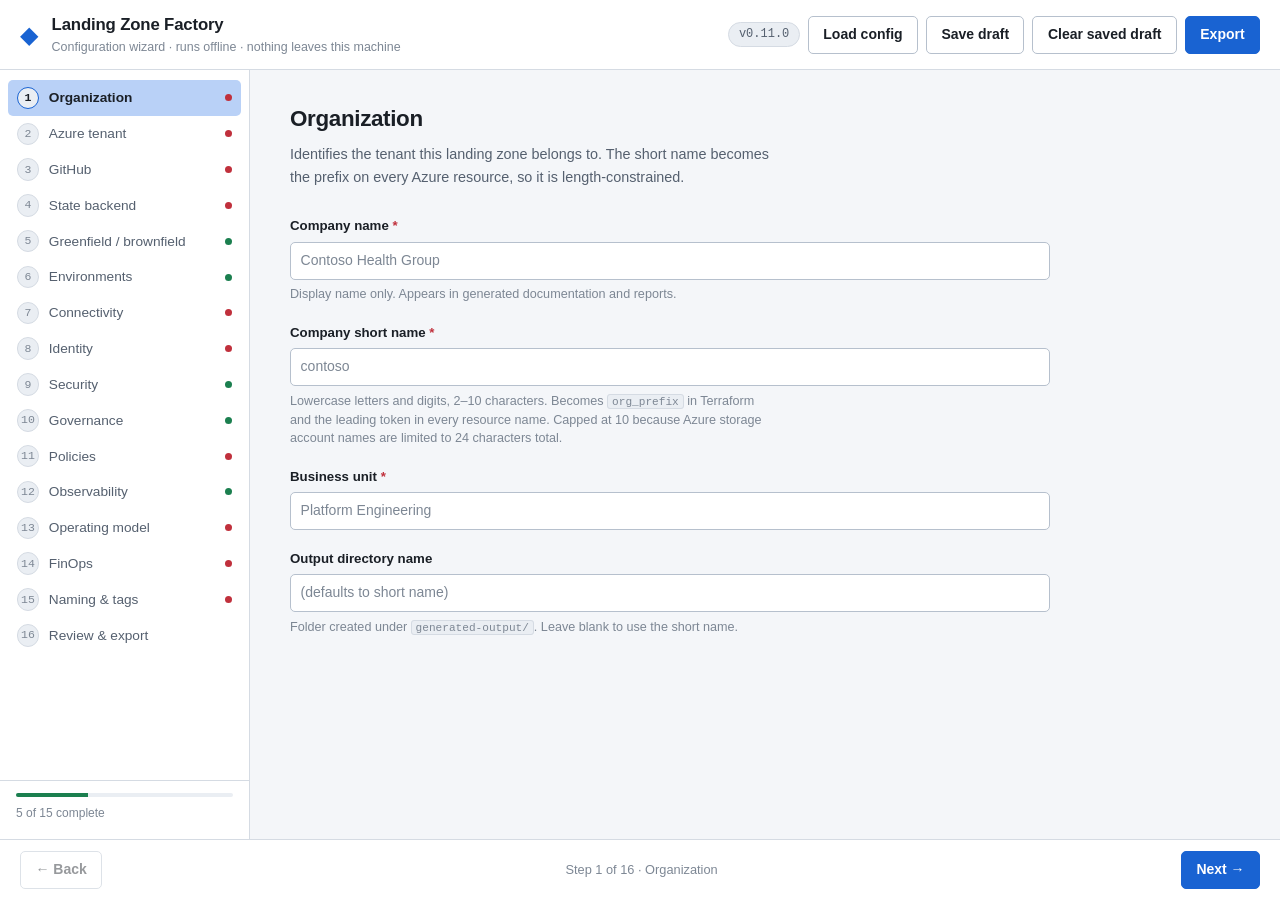
==== commit ee4eb0c9: "docs: record decision 0022, and the finding it turned up ADR 0022 states the management-group decisi" ====
--- a/site/index.html
+++ b/site/index.html
@@ -209,16 +209,33 @@
         <label for="az_mg_strategy">Hierarchy strategy <span class="req">*</span></label>
         <select id="az_mg_strategy" data-path="azure.managementGroups.strategy">
           <option value="caf-standard">CAF standard &mdash; Platform (Identity/Management/Connectivity) + Landing Zones (Corp/Online) + Sandbox + Decommissioned</option>
-          <option value="caf-minimal">CAF minimal &mdash; Platform + Landing Zones only</option>
+          <option value="caf-minimal">CAF minimal &mdash; Platform + Landing Zones only (not yet distinct from CAF standard)</option>
           <option value="custom">Custom hierarchy</option>
         </select>
       </div>
 
+      <div class="field">
+        <label for="az_mg_workloadPlacement">Workload subscription placement <span class="req">*</span></label>
+        <select id="az_mg_workloadPlacement" data-path="azure.managementGroups.workloadPlacement">
+          <option value="corp">Corp &mdash; workloads with corporate connectivity</option>
+          <option value="online">Online &mdash; internet-facing workloads, no corporate connectivity</option>
+          <option value="landingzones">Landing zones directly &mdash; no Corp/Online distinction</option>
+        </select>
+        <p class="hint">This does <strong>not</strong> change how many policies the subscriptions inherit &mdash; Online carries none of its own and inherits the same set either way. What it buys is the ability to tell Corp and Online apart <em>later</em> without moving the subscription, since Corp adds five deny-style assignments Online does not. Placing directly at Landing zones forecloses that.</p>
+      </div>
+
       <div class="field" data-visible-when="azure.managementGroups.strategy=custom">
-        <label>Custom hierarchy</label>
-        <p class="hint">Flat list. Each parent must reference another entry&rsquo;s ID or the root MG ID above.</p>
-        <div class="repeater" data-repeater="azure.managementGroups.customHierarchy"
-             data-fields='[{"key":"id","label":"MG ID","placeholder":"mg-contoso-platform"},{"key":"displayName","label":"Display name","placeholder":"Platform"},{"key":"parentId","label":"Parent ID","placeholder":"mg-contoso"}]'></div>
+        <label>Management group names</label>
+        <p class="hint">The groups the pinned Azure Landing Zones library defines, with the IDs and display names this estate will create. <strong>Only the names are yours</strong> &mdash; the shape is the library&rsquo;s, because re-nesting a group changes which archetype, and so which policy set, everything beneath it inherits. Leave a row alone to keep the library&rsquo;s name. <strong>Management group IDs are immutable in Azure</strong>: changing one after apply means creating a new group and moving everything into it.</p>
+        <div class="rep-row">
+          <div class="rep-field">
+            <label for="az_mg_prefix">Apply a prefix to every ID</label>
+            <input id="az_mg_prefix" type="text" spellcheck="false" placeholder="contoso-">
+          </div>
+          <button type="button" id="az_mg_applyPrefix" class="btn btn-ghost btn-sm">Apply</button>
+          <button type="button" id="az_mg_resetNames" class="btn btn-ghost btn-sm">Reset to library names</button>
+        </div>
+        <div id="mgRenameHost" class="mg-renames"></div>
       </div>
     </section>
 
--- a/site/styles.css
+++ b/site/styles.css
@@ -494,6 +494,38 @@
 .rep-del:hover:not(:disabled) { color: var(--bad); border-color: var(--bad); }
 .rep-del:disabled { opacity: 0.3; cursor: not-allowed; }
 
+/* ── Management-group names ───────────────────────────────────────── */
+
+.mg-renames {
+  border: 1px solid var(--border);
+  border-radius: var(--radius-sm);
+  background: var(--bg-sunken);
+  max-height: 24rem;
+  overflow-y: auto;
+}
+
+.mg-row {
+  display: flex;
+  gap: 0.6rem;
+  align-items: flex-end;
+  padding: 0.45rem 0.6rem;
+  border-bottom: 1px solid var(--border);
+}
+
+.mg-row:last-child { border-bottom: none; }
+
+.mg-origin { flex: 0 0 12rem; min-width: 0; padding-bottom: 0.45rem; }
+.mg-origin code { font-size: 0.78rem; display: block; }
+
+.mg-parent {
+  display: block;
+  font-size: 0.72rem;
+  color: var(--text-faint);
+  overflow: hidden;
+  text-overflow: ellipsis;
+  white-space: nowrap;
+}
+
 /* ── Policy selection ─────────────────────────────────────────────── */
 
 .policy-groups {
@@ -750,7 +782,7 @@
   .stepbtn { width: auto; }
   .panel { padding: 1.25rem 1rem 3rem; }
   .brand-sub { display: none; }
-  .rep-row, .approval-row, .policy-row { flex-wrap: wrap; }
+  .rep-row, .approval-row, .policy-row, .mg-row { flex-wrap: wrap; }
 }
 
 @media (prefers-reduced-motion: reduce) {
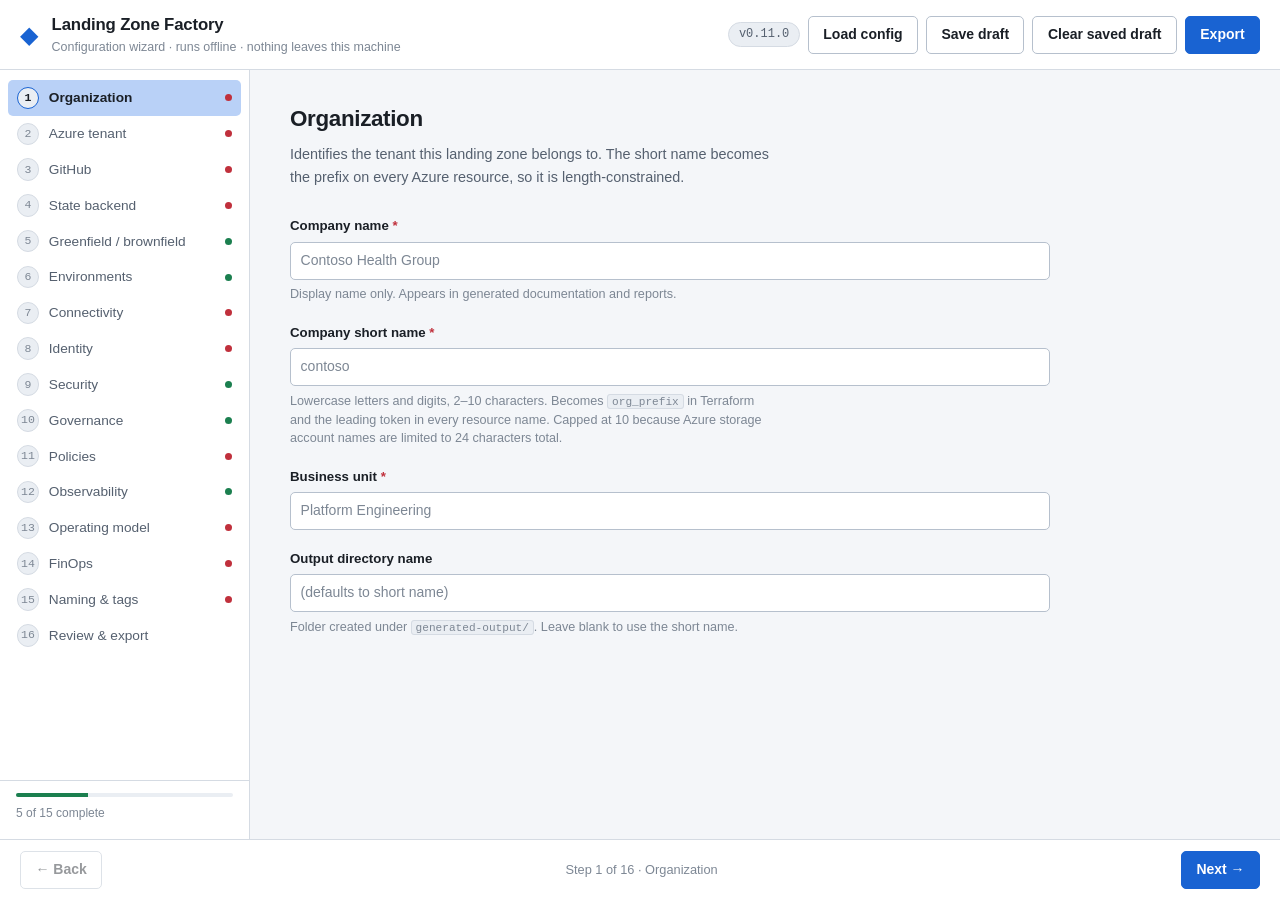
==== commit 7ff03d66: "feat(backend): HCP Terraform returns, for state and nothing else Decision 0015 cut HCP Terraform out" ====
--- a/site/index.html
+++ b/site/index.html
@@ -307,15 +307,16 @@
     <section class="step" data-step="backend" data-title="State backend">
       <header class="step-head">
         <h2>Terraform state backend</h2>
-        <p>State lives in Azure Storage (<code>azurerm</code> backend) with OIDC and Entra&nbsp;ID authentication &mdash; no storage keys, no third-party state service (ADR&nbsp;0015). The values below are emitted into a per-layer <code>backend.hcl</code>; the committed backend block stays empty.</p>
+        <p>Where Terraform state lives. Azure Storage is the default: OIDC and Entra&nbsp;ID authentication, no storage keys, and the broker creates and hardens the account before the first layer initialises. HCP&nbsp;Terraform is offered for state <em>only</em> &mdash; Terraform still runs in GitHub&nbsp;Actions (decision&nbsp;0023). Each layer keeps its own state, never a shared one.</p>
       </header>
 
       <div class="field">
         <label for="be_type">Backend</label>
         <select id="be_type" data-path="backend.type">
           <option value="azurerm">Azure Storage (azurerm)</option>
-        </select>
-        <p class="hint">azurerm is the only backend the generator emits.</p>
+          <option value="hcp-terraform">HCP Terraform &mdash; state only</option>
+        </select>
+        <p class="hint">Both run Terraform in GitHub Actions. The choice is only where the state file lives.</p>
       </div>
 
       <div data-visible-when="backend.type=azurerm">
@@ -347,6 +348,29 @@
           <label class="check"><input type="checkbox" data-path="backend.azurerm.privateEndpoint.enabled" disabled> Emit the state private-endpoint hardening overlay (stage&nbsp;2)</label>
         </div>
         <p class="hint">Day-0 state posture is a public endpoint with Entra-only auth, versioning, soft delete, and a delete lock (ADR&nbsp;0019) &mdash; an IP allowlist cannot admit same-region GitHub-hosted runners, so it would be theatre. The private-endpoint overlay requires hub-and-spoke, centralized private DNS, and self-hosted runners inside the VNet; self-hosted runners are not supported in v1, so this stays unavailable until they are.</p>
+      </div>
+
+      <div data-visible-when="backend.type=hcp-terraform">
+        <div class="callout">
+          <h4>State only &mdash; Terraform still runs in GitHub Actions</h4>
+          <p>This is not a preference that can be changed in the workspace later without losing something. The generated plan and apply workflows refuse a destroy by reading a <em>saved plan file</em> (<code>terraform plan -out=tfplan</code>, then <code>terraform show -json tfplan</code>), and HCP&nbsp;Terraform remote runs do not support <code>-out</code>. Switching a workspace to remote execution deletes that gate from both workflows with no error.</p>
+          <p>Azure authentication is unchanged: GitHub OIDC, no stored Azure credential, so HCP&nbsp;Terraform holds no credential to your tenant. It does add <strong>one static credential the Azure Storage path does not have</strong> &mdash; <code>TF_API_TOKEN</code>, which the Terraform CLI needs to reach the workspace. The broker sets it as a repository secret from your <code>TFE_TOKEN</code>.</p>
+        </div>
+        <div class="grid-2">
+          <div class="field">
+            <label for="be_hcp_org">HCP Terraform organization <span class="req">*</span></label>
+            <input id="be_hcp_org" data-path="backend.hcpTerraform.organization" type="text" spellcheck="false" placeholder="contoso">
+          </div>
+          <div class="field">
+            <label for="be_hcp_prefix">Workspace prefix</label>
+            <input id="be_hcp_prefix" data-path="backend.hcpTerraform.workspacePrefix" type="text" spellcheck="false" placeholder="(defaults to the company short name)">
+            <p class="hint">Workspaces are created as <code>{prefix}-{layer}</code>, one per layer.</p>
+          </div>
+        </div>
+        <div class="checks">
+          <label class="check"><input type="checkbox" data-path="backend.hcpTerraform.acknowledgedResourceLimit"> I have checked that this estate fits the HCP&nbsp;Terraform plan&rsquo;s resource limit</label>
+        </div>
+        <p class="hint">The free tier caps resources under management at 500, and holding state elsewhere does not change that &mdash; the resources are in the state HCP&nbsp;Terraform stores. The estimate for this configuration is shown on the review step.</p>
       </div>
     </section>
 
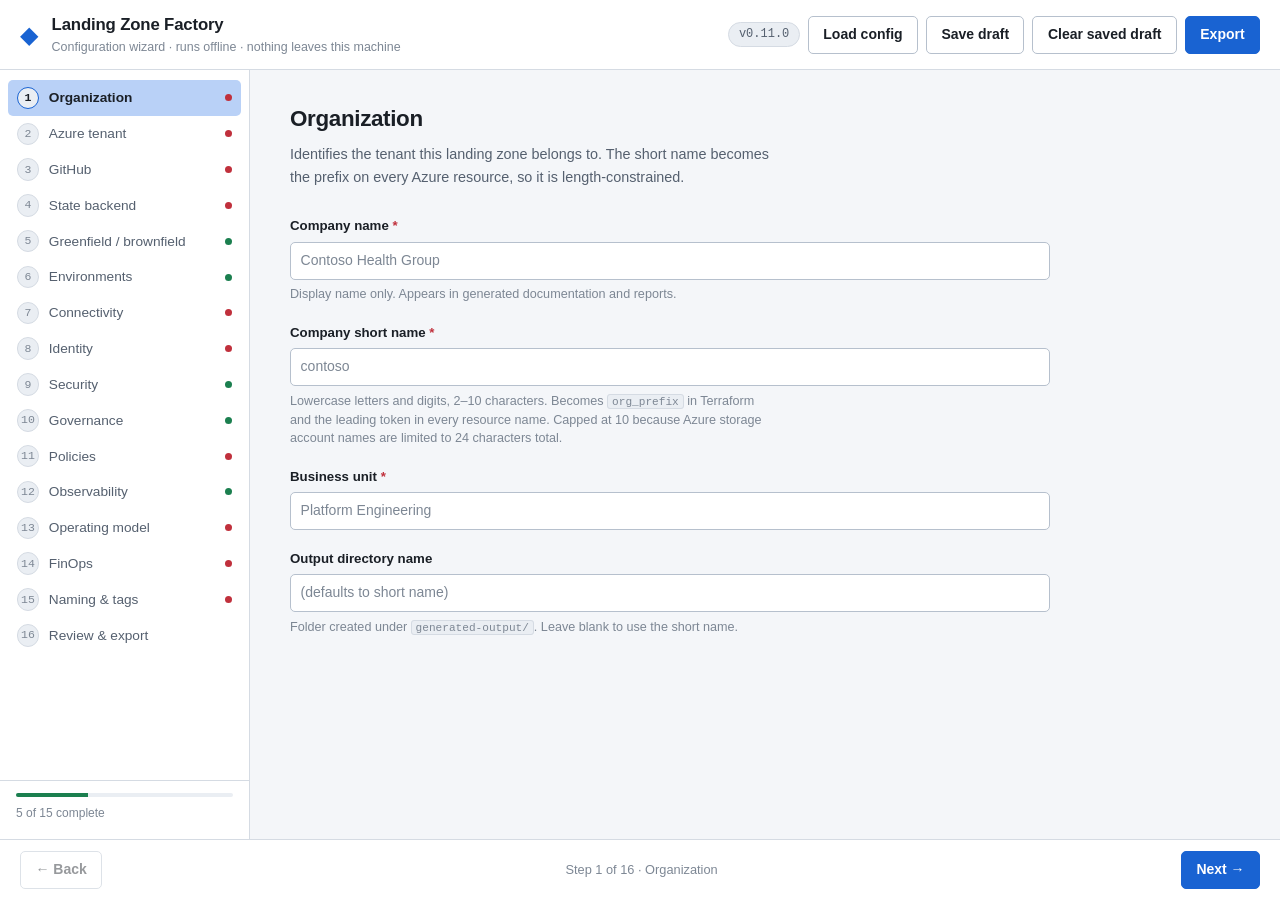
==== commit e5ddee1e: "feat(schema): 4.1.0 — the default subscription budget is deployed, not documented docs/finops.md ren" ====
--- a/site/index.html
+++ b/site/index.html
@@ -209,7 +209,7 @@
         <label for="az_mg_strategy">Hierarchy strategy <span class="req">*</span></label>
         <select id="az_mg_strategy" data-path="azure.managementGroups.strategy">
           <option value="caf-standard">CAF standard &mdash; Platform (Identity/Management/Connectivity) + Landing Zones (Corp/Online) + Sandbox + Decommissioned</option>
-          <option value="caf-minimal">CAF minimal &mdash; Platform + Landing Zones only (not yet distinct from CAF standard)</option>
+          <option value="caf-minimal">CAF minimal &mdash; Platform + Landing Zones only (no Sandbox, no Decommissioned)</option>
           <option value="custom">Custom hierarchy</option>
         </select>
       </div>
@@ -402,6 +402,24 @@
         <div class="checks">
           <label class="check"><input type="checkbox" data-path="deploymentStrategy.brownfield.inventoryExistingPolicies" checked> Inventory existing tenant-scope policy assignments during discovery (read-only)</label>
         </div>
+
+        <div class="field">
+          <label>Existing subscriptions you want governed anyway</label>
+          <p class="hint">Excluding is the default and the safe answer. If an existing subscription <em>should</em> come under this landing zone, say so here &mdash; per subscription, with your eyes open. Anything you leave out of both lists is simply excluded.</p>
+          <div class="callout callout-warn">
+            <h4>Read this before choosing &ldquo;Place now&rdquo;</h4>
+            <p>The moment a subscription moves under a management group, <strong>every policy assignment above it starts evaluating the resources already inside it</strong>. Nothing is deleted by the move, but:</p>
+            <ul>
+              <li><strong>Audit</strong> assignments will report a large number of findings on the first evaluation cycle. That is information, not damage.</li>
+              <li><strong>Deny</strong> assignments will not touch what exists &mdash; but they will refuse the next <em>change</em> to it. A pipeline that has worked for years can start failing on its next run. This is the one that surprises people.</li>
+              <li><strong>DeployIfNotExists and Modify</strong> assignments <em>will create and change things</em>: diagnostic settings, agent extensions, tags, private DNS records. On a schedule, or on the next resource write.</li>
+            </ul>
+            <p>Choose this only if you understand and accept all three. If you are not sure, choose <strong>Defer</strong>: it changes nothing today and the factory writes you a document explaining exactly how to onboard the subscription later.</p>
+          </div>
+          <div class="repeater" data-repeater="deploymentStrategy.brownfield.dispositionRows"
+               data-fields='[{"key":"id","label":"Subscription ID","placeholder":"GUID"},{"key":"action","label":"Disposition","type":"select","options":["defer","place-now"]},{"key":"note","label":"Note (carried into the onboarding document)","placeholder":"optional"}]'></div>
+          <div id="dispositionAckHost"></div>
+        </div>
       </div>
     </section>
 
@@ -771,14 +789,7 @@
         <p class="hint">Every tag listed here must also have a value in the Naming step&rsquo;s default tags, otherwise the landing zone&rsquo;s own policy denies its first apply. The wizard checks this for you.</p>
       </div>
 
-      <div class="checks">
-        <label class="check"><input type="checkbox" data-path="governance.policyBaseline.enforceAllowedLocations" checked> Restrict deployments to allowed locations</label>
-        <label class="check"><input type="checkbox" data-path="governance.policyBaseline.enforceTlsMinimum" checked> Enforce TLS 1.2 minimum</label>
-        <label class="check"><input type="checkbox" data-path="governance.policyBaseline.enforceNsgOnSubnets" checked> Require an NSG on every subnet</label>
-        <label class="check"><input type="checkbox" data-path="governance.policyBaseline.enforceDiagnosticSettings" checked> Require diagnostic settings</label>
-        <label class="check"><input type="checkbox" data-path="governance.policyBaseline.enforceEncryptionAtRest" checked> Require encryption at rest</label>
-        <label class="check"><input type="checkbox" data-path="governance.policyBaseline.denyPublicIpOnNics"> Deny public IPs on network interfaces</label>
-      </div>
+      <p class="hint">Allowed locations, TLS minimums, NSGs on subnets, public IPs on NICs, diagnostic settings and encryption at rest are chosen in the <strong>Policies</strong> step, against the assignments the pinned Azure Landing Zones library actually ships. Six checkboxes here used to ask the same questions a second time and reached nothing; they were removed in schema 4.0.0.</p>
       <p class="hint">The TLS 1.2 initiative in the current <code>policy-baseline</code> module covers Storage, App Service, Function Apps, MySQL and PostgreSQL. API Management is documented as covered but is not yet implemented &mdash; the generated compliance doc states the real coverage, not the claimed coverage.</p>
 
       <div class="field">
@@ -999,7 +1010,79 @@
         </div>
       </div>
 
-      <h3 class="sub">Budgets</h3>
+      <h3 class="sub">Default subscription budget</h3>
+      <p class="hint">
+        The one budget this factory <strong>deploys</strong>. It assigns the ALZ
+        library&rsquo;s <code>Deploy-Budget</code> policy at a management group, which
+        creates an Azure budget on every subscription beneath it &mdash; including
+        subscriptions vended after this estate is built. A budget notifies; it does
+        not stop spend.
+      </p>
+      <div class="checks">
+        <label class="check"><input type="checkbox" data-path="finops.defaultSubscriptionBudget.enabled"> Deploy a default budget on every subscription</label>
+      </div>
+      <div data-visible-when="finops.defaultSubscriptionBudget.enabled=true">
+        <div class="grid-2">
+          <div class="field">
+            <label for="fo_dsbMg">Management group</label>
+            <select id="fo_dsbMg" data-path="finops.defaultSubscriptionBudget.managementGroup">
+              <option value="alz">Tenant root &mdash; the whole estate</option>
+              <option value="platform">Platform</option>
+              <option value="landingzones">Landing Zones</option>
+              <option value="corp">Corp</option>
+              <option value="online">Online</option>
+              <option value="local">Local</option>
+              <option value="sandbox">Sandbox</option>
+              <option value="security">Security</option>
+              <option value="management">Management</option>
+              <option value="connectivity">Connectivity</option>
+              <option value="identity">Identity</option>
+              <option value="decommissioned">Decommissioned</option>
+            </select>
+            <p class="hint">Every subscription beneath this group gets the budget.</p>
+          </div>
+          <div class="field">
+            <label for="fo_dsbAmount">Amount per subscription <span class="req">*</span></label>
+            <input id="fo_dsbAmount" data-path="finops.defaultSubscriptionBudget.amountUsd" data-type="float" type="number" min="1" step="1" placeholder="2500">
+          </div>
+        </div>
+        <div class="grid-2">
+          <div class="field">
+            <label for="fo_dsbWarn">Warning threshold %</label>
+            <input id="fo_dsbWarn" data-path="finops.defaultSubscriptionBudget.warningThresholdPercent" data-type="int" type="number" min="1" max="1000" step="1" placeholder="80">
+          </div>
+          <div class="field">
+            <label for="fo_dsbCap">Second threshold %</label>
+            <input id="fo_dsbCap" data-path="finops.defaultSubscriptionBudget.capThresholdPercent" data-type="int" type="number" min="1" max="1000" step="1" placeholder="100">
+            <p class="hint">Deploy-Budget takes exactly two thresholds, and the second must be above the first.</p>
+          </div>
+        </div>
+        <div class="grid-2">
+          <div class="field">
+            <label for="fo_dsbGrain">Period</label>
+            <select id="fo_dsbGrain" data-path="finops.defaultSubscriptionBudget.timeGrain">
+              <option value="Monthly">Monthly</option>
+              <option value="Quarterly">Quarterly</option>
+              <option value="Annually">Annually</option>
+              <option value="BillingMonth">Billing month</option>
+              <option value="BillingQuarter">Billing quarter</option>
+              <option value="BillingAnnual">Billing year</option>
+            </select>
+          </div>
+          <div class="field">
+            <label for="fo_dsbEmails">Alert emails</label>
+            <input id="fo_dsbEmails" data-path="finops.defaultSubscriptionBudget.contactEmails" data-type="csv" type="text" spellcheck="false" placeholder="finops@contoso.com">
+            <p class="hint">Optional. Subscription Owners and Contributors are notified regardless.</p>
+          </div>
+        </div>
+      </div>
+
+      <h3 class="sub">Recorded budgets</h3>
+      <p class="hint">
+        Per-scope budgets, <strong>recorded into <code>docs/finops.md</code> and not
+        deployed</strong>. Use these where the default above does not fit &mdash; a
+        different amount for one environment, or more than two thresholds.
+      </p>
       <div class="repeater" data-repeater="finops.budgets"
            data-fields='[{"key":"scope","label":"Scope","placeholder":"prod"},{"key":"amountUsd","label":"Amount (USD)","placeholder":"5000","type":"float"},{"key":"alertThresholdPercents","label":"Alert thresholds %","placeholder":"50, 80, 100","type":"csvint"},{"key":"contactEmails","label":"Alert emails","placeholder":"finops@contoso.com","type":"csv"}]'></div>
 
